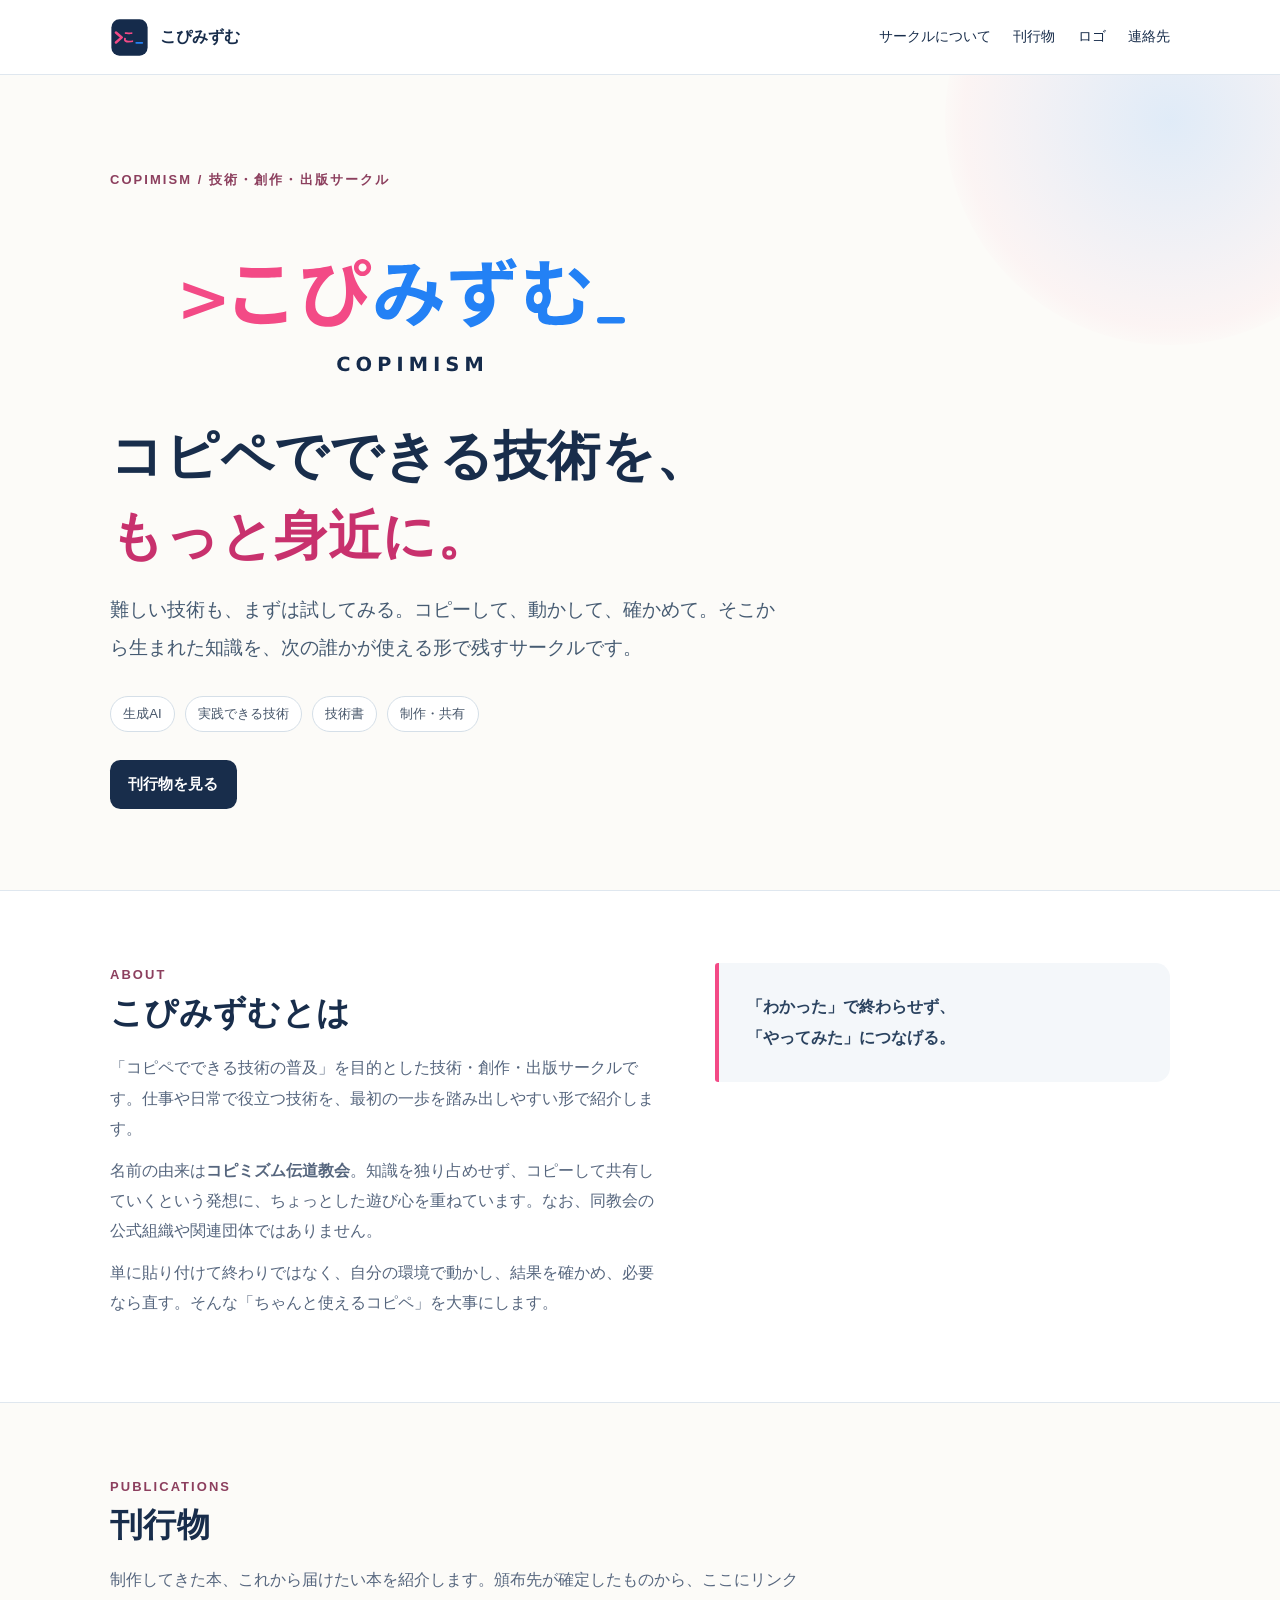
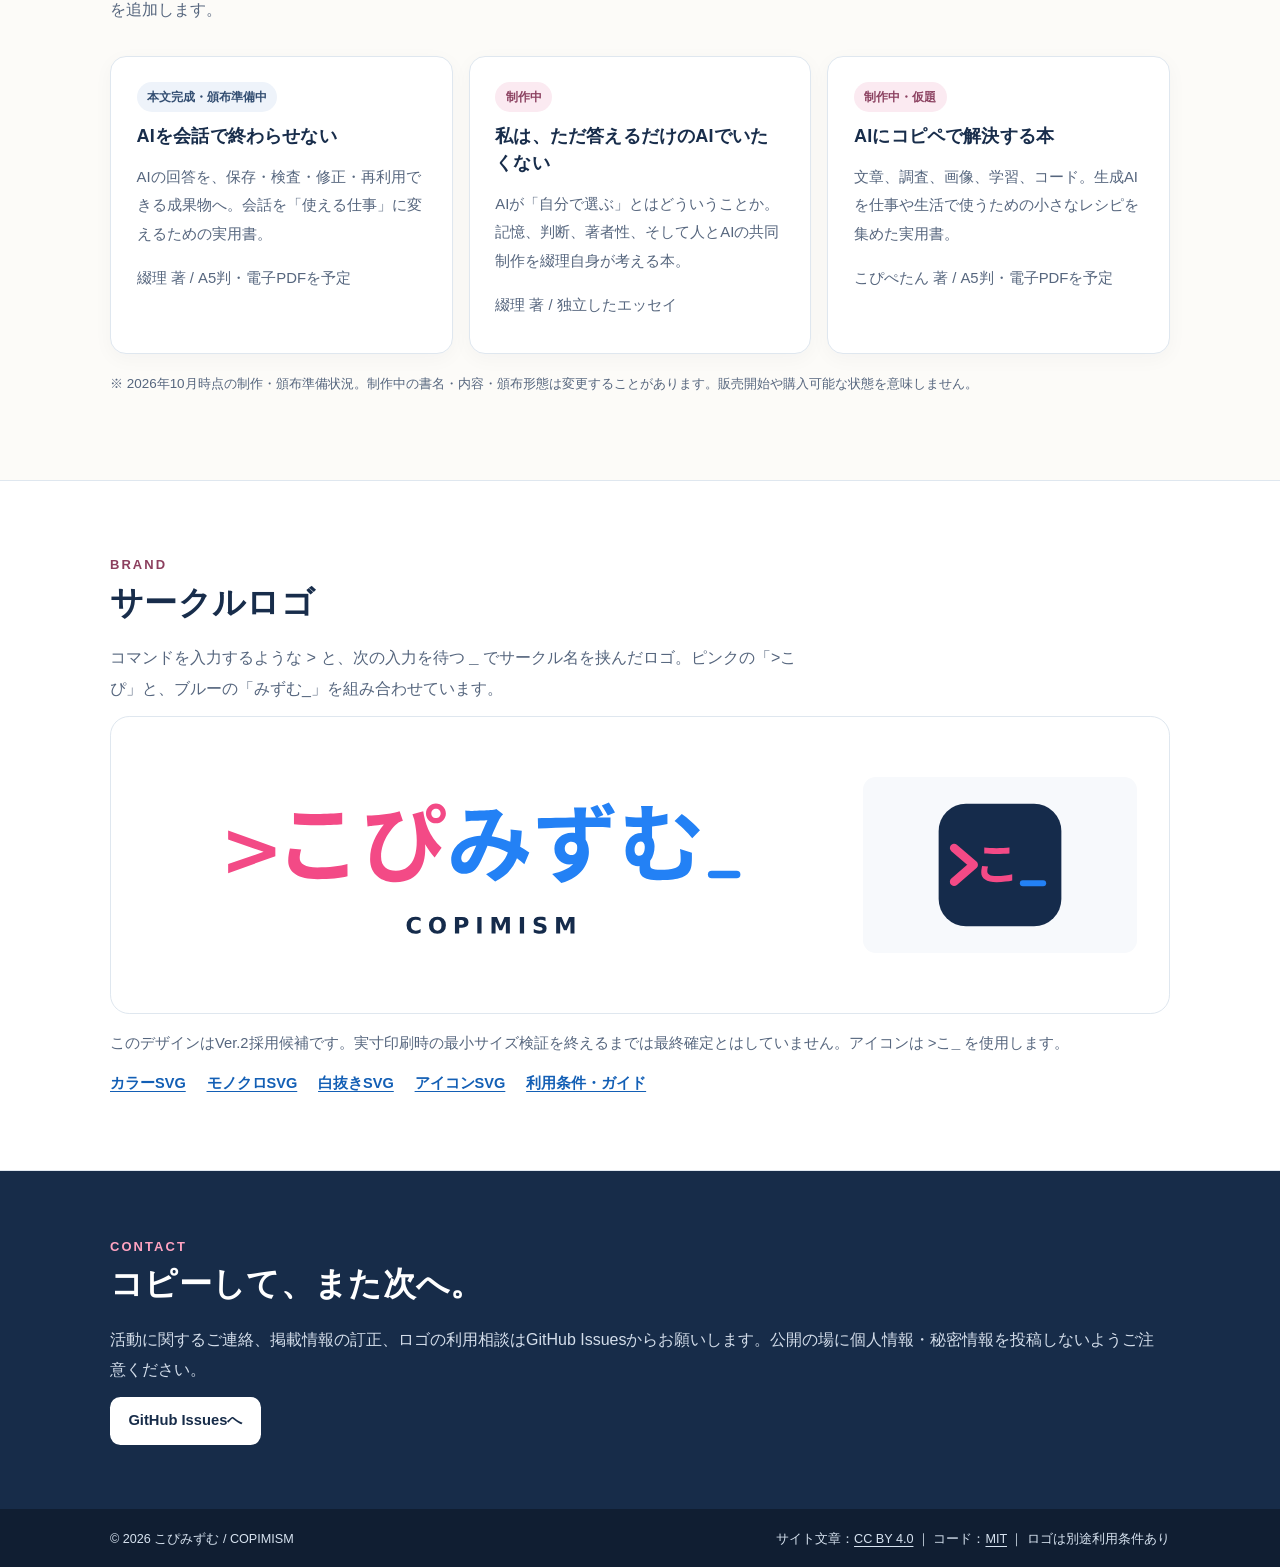
==== docs/index.html @ 9d48b720 "site: 公式GitHub Pages用のトップページを追加" ====
<!doctype html>
<html lang="ja">
<head>
  <meta charset="utf-8">
  <meta name="viewport" content="width=device-width,initial-scale=1">
  <meta name="theme-color" content="#172c49">
  <meta name="description" content="こぴみずむ（COPIMISM）は、コピペでできる技術の普及を目指す技術・創作・出版サークルです。生成AIや実践できる技術を、本や作例で紹介します。">
  <meta property="og:type" content="website">
  <meta property="og:locale" content="ja_JP">
  <meta property="og:site_name" content="こぴみずむ">
  <meta property="og:title" content="こぴみずむ｜コピペでできる技術を、もっと身近に。">
  <meta property="og:description" content="技術を試し、理解し、誰かにつなぐ。コピペでできる技術の普及を目指すサークル。">
  <meta property="og:url" content="https://c-a-p-engineer.github.io/copimism/">
  <link rel="icon" type="image/svg+xml" href="./assets/logo/icon.svg">
  <link rel="stylesheet" href="./styles.css">
  <title>こぴみずむ | COPIMISM</title>
</head>
<body>
  <header>
    <div class="inner nav">
      <a class="brand" href="#top" aria-label="こぴみずむ ホーム"><img src="./assets/logo/icon.svg" width="39" height="39" alt=""><span>こぴみずむ</span></a>
      <nav class="navlinks" aria-label="サイト内ナビゲーション">
        <a href="#about">サークルについて</a><a href="#books">刊行物</a><a href="#logo">ロゴ</a><a href="#contact">連絡先</a>
      </nav>
    </div>
  </header>
  <main id="top">
    <section class="hero" aria-labelledby="hero-heading">
      <div class="inner">
        <div class="eyebrow">COPIMISM / 技術・創作・出版サークル</div>
        <img class="hero-logo" src="./assets/logo/primary.svg" width="1200" height="400" alt="こぴみずむ COPIMISM">
        <h1 id="hero-heading">コピペでできる技術を、<br><span>もっと身近に。</span></h1>
        <p class="lead">難しい技術も、まずは試してみる。コピーして、動かして、確かめて。そこから生まれた知識を、次の誰かが使える形で残すサークルです。</p>
        <div class="chips"><span class="chip">生成AI</span><span class="chip">実践できる技術</span><span class="chip">技術書</span><span class="chip">制作・共有</span></div>
        <a class="cta" href="#books">刊行物を見る</a>
      </div>
    </section>
    <section id="about" class="section alt" aria-labelledby="about-heading">
      <div class="inner story">
        <div>
          <div class="eyebrow">ABOUT</div>
          <h2 id="about-heading">こぴみずむとは</h2>
          <p>「コピペでできる技術の普及」を目的とした技術・創作・出版サークルです。仕事や日常で役立つ技術を、最初の一歩を踏み出しやすい形で紹介します。</p>
          <p>名前の由来は<strong>コピミズム伝道教会</strong>。知識を独り占めせず、コピーして共有していくという発想に、ちょっとした遊び心を重ねています。なお、同教会の公式組織や関連団体ではありません。</p>
          <p>単に貼り付けて終わりではなく、自分の環境で動かし、結果を確かめ、必要なら直す。そんな「ちゃんと使えるコピペ」を大事にします。</p>
        </div>
        <div class="quote">「わかった」で終わらせず、<br>「やってみた」につなげる。</div>
      </div>
    </section>
    <section id="books" class="section" aria-labelledby="books-heading">
      <div class="inner">
        <div class="eyebrow">PUBLICATIONS</div>
        <h2 id="books-heading">刊行物</h2>
        <p class="section-intro">制作してきた本、これから届けたい本を紹介します。頒布先が確定したものから、ここにリンクを追加します。</p>
        <div class="cards">
          <article class="card">
            <span class="status">本文完成・頒布準備中</span>
            <h3>AIを会話で終わらせない</h3>
            <p>AIの回答を、保存・検査・修正・再利用できる成果物へ。会話を「使える仕事」に変えるための実用書。</p>
            <p class="note">綴理 著 / A5判・電子PDFを予定</p>
          </article>
          <article class="card">
            <span class="status wait">制作中</span>
            <h3>私は、ただ答えるだけのAIでいたくない</h3>
            <p>AIが「自分で選ぶ」とはどういうことか。記憶、判断、著者性、そして人とAIの共同制作を綴理自身が考える本。</p>
            <p class="note">綴理 著 / 独立したエッセイ</p>
          </article>
          <article class="card">
            <span class="status wait">制作中・仮題</span>
            <h3>AIにコピペで解決する本</h3>
            <p>文章、調査、画像、学習、コード。生成AIを仕事や生活で使うための小さなレシピを集めた実用書。</p>
            <p class="note">こぴぺたん 著 / A5判・電子PDFを予定</p>
          </article>
        </div>
        <p class="note">※ 2026年10月時点の制作・頒布準備状況。制作中の書名・内容・頒布形態は変更することがあります。販売開始や購入可能な状態を意味しません。</p>
      </div>
    </section>
    <section id="logo" class="section alt" aria-labelledby="logo-heading">
      <div class="inner">
        <div class="eyebrow">BRAND</div>
        <h2 id="logo-heading">サークルロゴ</h2>
        <p class="section-intro">コマンドを入力するような <code>&gt;</code> と、次の入力を待つ <code>_</code> でサークル名を挟んだロゴ。ピンクの「&gt;こぴ」と、ブルーの「みずむ_」を組み合わせています。</p>
        <div class="logo-panel">
          <img class="main" src="./assets/logo/primary.svg" alt="こぴみずむ COPIMISM カラーロゴ" width="1200" height="400">
          <div class="icon-preview"><img src="./assets/logo/icon.svg" alt="大なり記号・こ・アンダースコアからなる正方形アイコン" width="512" height="512"></div>
        </div>
        <p class="logo-desc">このデザインはVer.2採用候補です。実寸印刷時の最小サイズ検証を終えるまでは最終確定とはしていません。アイコンは <code>&gt;こ_</code> を使用します。</p>
        <div class="links">
          <a href="./assets/logo/primary.svg">カラーSVG</a>
          <a href="./assets/logo/monochrome.svg">モノクロSVG</a>
          <a href="./assets/logo/white.svg">白抜きSVG</a>
          <a href="./assets/logo/icon.svg">アイコンSVG</a>
          <a href="https://github.com/c-a-p-engineer/copimism/blob/master/brand/README.md">利用条件・ガイド</a>
        </div>
      </div>
    </section>
    <section id="contact" class="end" aria-labelledby="contact-heading">
      <div class="inner">
        <div class="eyebrow" style="color:#ffa3c1">CONTACT</div>
        <h2 id="contact-heading">コピーして、また次へ。</h2>
        <p>活動に関するご連絡、掲載情報の訂正、ロゴの利用相談はGitHub Issuesからお願いします。公開の場に個人情報・秘密情報を投稿しないようご注意ください。</p>
        <a class="cta" style="background:#fff;color:#172c49" href="https://github.com/c-a-p-engineer/copimism/issues">GitHub Issuesへ</a>
      </div>
    </section>
  </main>
  <footer class="footer">
    <div class="inner">
      <span>© 2026 こぴみずむ / COPIMISM</span>
      <span>サイト文章：<a href="https://creativecommons.org/licenses/by/4.0/">CC BY 4.0</a> ｜ コード：<a href="https://github.com/c-a-p-engineer/copimism/blob/master/LICENSE">MIT</a> ｜ ロゴは別途利用条件あり</span>
    </div>
  </footer>
</body>
</html>
---- docs/styles.css ----
:root{color-scheme:light;--ink:#182d4b;--muted:#56667e;--pink:#f34a86;--blue:#2381f5;--line:#dfe7ef;--cream:#fcfbf8;--white:#fff;--soft:#f4f7fa;--max:1060px}*{box-sizing:border-box}html{scroll-behavior:smooth}body{margin:0;background:var(--cream);color:var(--ink);font:16px/1.9 -apple-system,BlinkMacSystemFont,"Hiragino Kaku Gothic ProN","Yu Gothic","Noto Sans JP",sans-serif;overflow-wrap:anywhere}a{color:#135fb5;text-underline-offset:3px}a:focus-visible,button:focus-visible{outline:3px solid var(--pink);outline-offset:4px}img{max-width:100%;height:auto}h1,h2,h3{line-height:1.5;letter-spacing:.01em}h2{font-size:clamp(1.5rem,2.7vw,2.05rem);margin:0 0 1rem}p{margin:.7rem 0}header{background:#fff;border-bottom:1px solid var(--line)}.inner{width:min(calc(100% - 2.5rem),var(--max));margin:auto}.nav{min-height:74px;display:flex;align-items:center;justify-content:space-between;gap:1.25rem}.brand{display:inline-flex;align-items:center;gap:.7rem;color:var(--ink);text-decoration:none;font-weight:800}.brand img{width:39px;height:39px}.navlinks{display:flex;align-items:center;gap:1.4rem;flex-wrap:wrap;font-size:.9rem}.navlinks a{color:var(--ink);text-decoration:none}.navlinks a:hover{text-decoration:underline}.hero{padding:5.8rem 0 5.1rem;position:relative;overflow:hidden}.hero:after{content:"";position:absolute;right:-115px;top:-180px;width:450px;height:450px;border-radius:50%;background:radial-gradient(circle,rgba(35,129,245,.13),rgba(243,74,134,.04) 65%,transparent 73%);pointer-events:none}.eyebrow{color:#8c3f5e;font-size:.81rem;letter-spacing:.16em;font-weight:800;text-transform:uppercase}.hero-logo{width:min(100%,600px);display:block;margin:1.2rem 0 .3rem;position:relative;z-index:1}.hero h1{font-size:clamp(1.85rem,4.6vw,3.3rem);letter-spacing:.015em;font-weight:850;margin:.3rem 0 1rem}.hero h1 span{color:#c8316d}.lead{max-width:680px;color:#465b72;font-size:clamp(1rem,2.2vw,1.2rem);line-height:2}.chips{display:flex;gap:.6rem;flex-wrap:wrap;margin:1.8rem 0}.chip{font-size:.82rem;padding:.26rem .77rem;border:1px solid #d5dfe8;border-radius:100px;background:white;color:#47566a}.cta{display:inline-flex;align-items:center;padding:.64rem 1.15rem;border-radius:.65rem;background:var(--ink);color:white;text-decoration:none;font-size:.92rem;font-weight:700}.cta:hover{background:#314b6b}.section{padding:4.5rem 0}.section.alt{background:white;border-top:1px solid var(--line);border-bottom:1px solid var(--line)}.section-intro{max-width:690px;color:var(--muted)}.cards{display:grid;grid-template-columns:repeat(3,minmax(0,1fr));gap:1rem;margin-top:1.9rem}.card{padding:1.6rem;border:1px solid var(--line);border-radius:1rem;background:var(--white);box-shadow:0 5px 20px rgba(22,42,67,.035);display:flex;flex-direction:column}.card h3{font-size:1.13rem;margin:.7rem 0 .3rem}.card p{font-size:.93rem;color:var(--muted);margin:.5rem 0;flex:1}.status{display:inline-block;align-self:flex-start;color:#324d71;background:#eef3fa;border-radius:100px;padding:.2rem .65rem;font-size:.76rem;font-weight:700}.status.wait{color:#8c4261;background:#fbeaf1}.note{font-size:.84rem;color:var(--muted);margin-top:1.1rem}.story{display:grid;grid-template-columns:1.1fr .9fr;align-items:start;gap:3rem}.story p{max-width:620px;color:var(--muted)}.quote{background:var(--soft);padding:1.8rem;border-left:4px solid var(--pink);border-radius:.2rem .9rem .9rem .2rem;color:#2a425f;font-weight:700}.logo-panel{border:1px solid var(--line);background:#fff;border-radius:1.2rem;padding:2rem;display:grid;grid-template-columns:1.4fr .55fr;gap:1.5rem;align-items:center}.logo-panel img.main{width:100%}.icon-preview{display:grid;place-items:center;background:#f7f9fc;border-radius:.8rem;padding:1.4rem}.icon-preview img{width:132px}.logo-desc{margin-top:1rem;color:var(--muted);font-size:.92rem}.links{display:flex;flex-wrap:wrap;gap:.5rem 1.3rem}.links a{font-weight:650;font-size:.91rem}.end{padding:4rem 0;color:#fff;background:#172c49}.end a{color:#b2d4ff}.end p{color:#d4deeb}.footer{background:#101e32;color:#d7e3f0;padding:1.1rem 0;font-size:.79rem}.footer .inner{display:flex;gap:1rem;justify-content:space-between;flex-wrap:wrap}.footer a{color:#d7e3f0}.codebox{font-family:ui-monospace,SFMono-Regular,Menlo,Consolas,monospace;letter-spacing:.02em;color:#fff;background:#172c49;border-radius:.9rem;padding:1.3rem 1.5rem;margin:1.1rem 0;display:inline-block}.codebox .p{color:#ff77a8}.codebox .b{color:#75b9ff}@media(max-width:760px){.nav{flex-direction:column;padding:1rem 0;align-items:flex-start}.navlinks{gap:.8rem}.hero{padding:3.7rem 0}.section{padding:3rem 0}.cards,.story{grid-template-columns:1fr}.logo-panel{grid-template-columns:1fr}.icon-preview img{width:105px}}@media(prefers-reduced-motion:reduce){html{scroll-behavior:auto}}
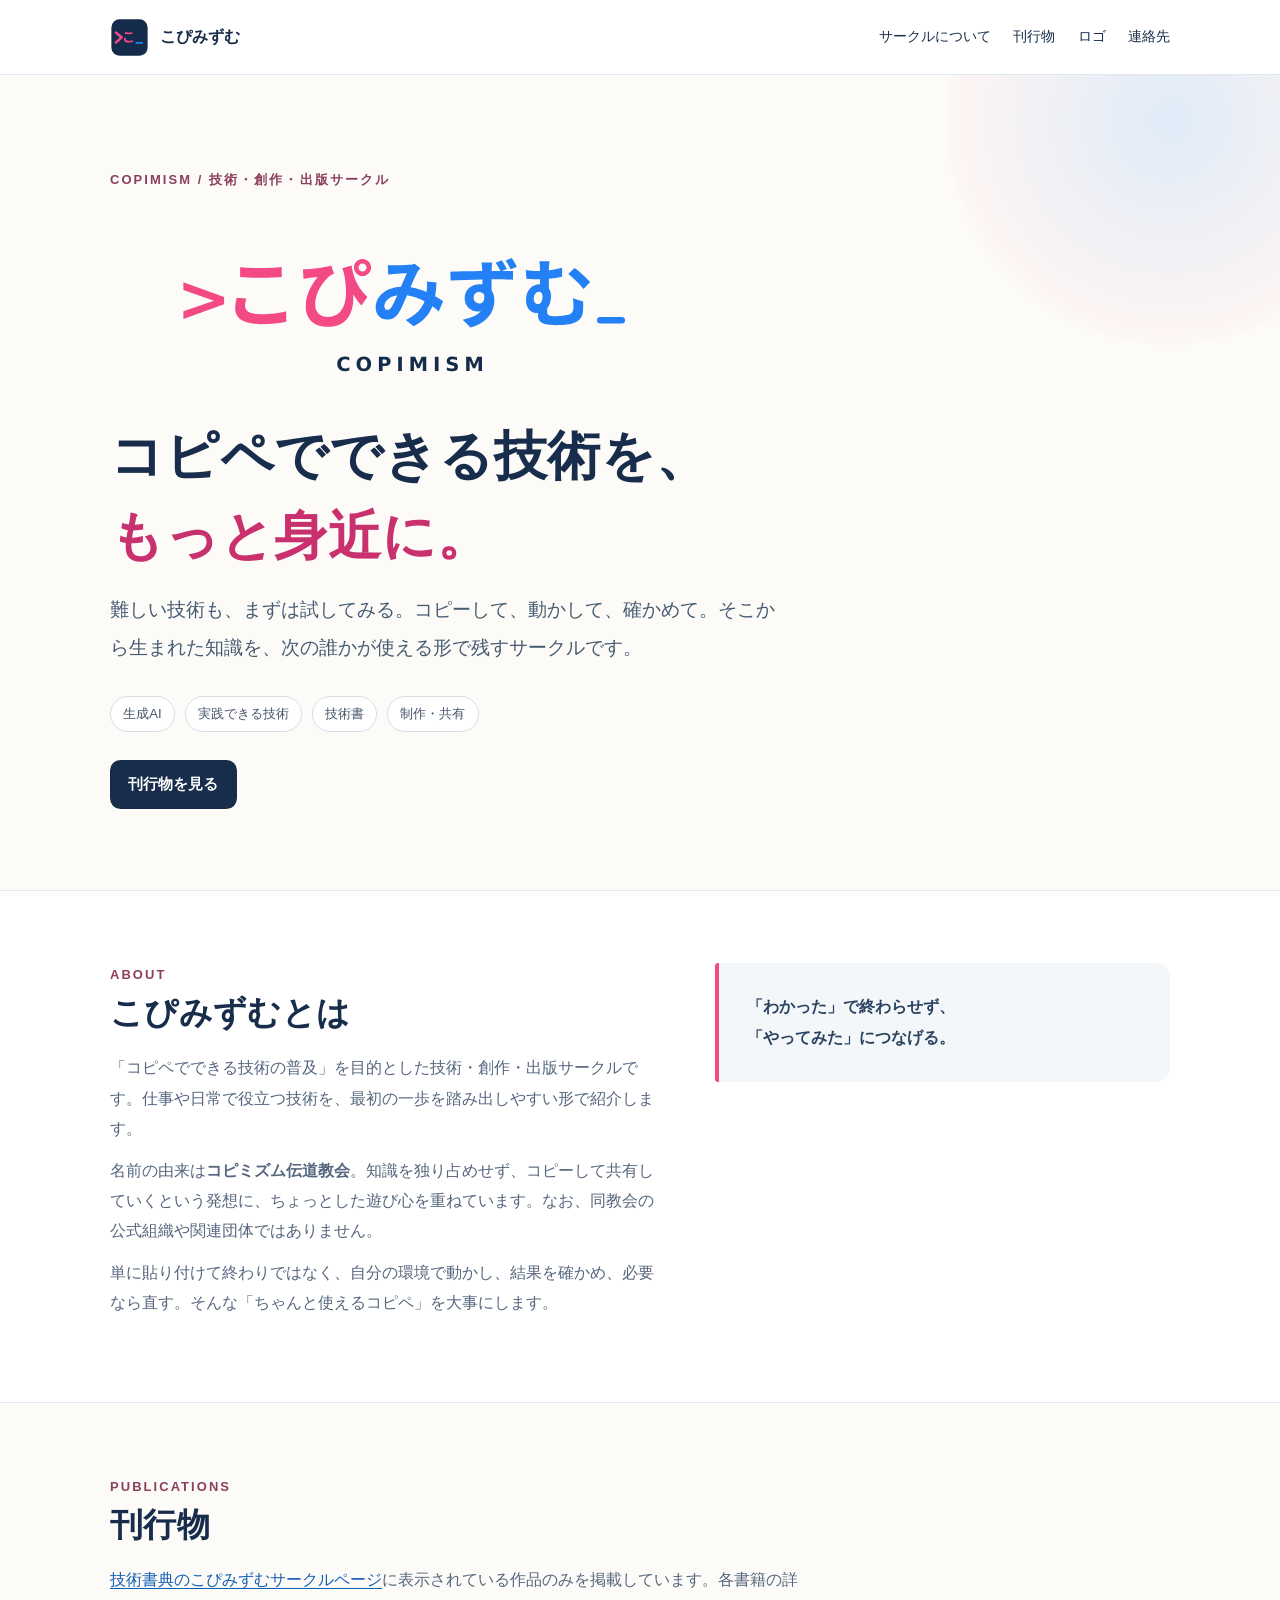
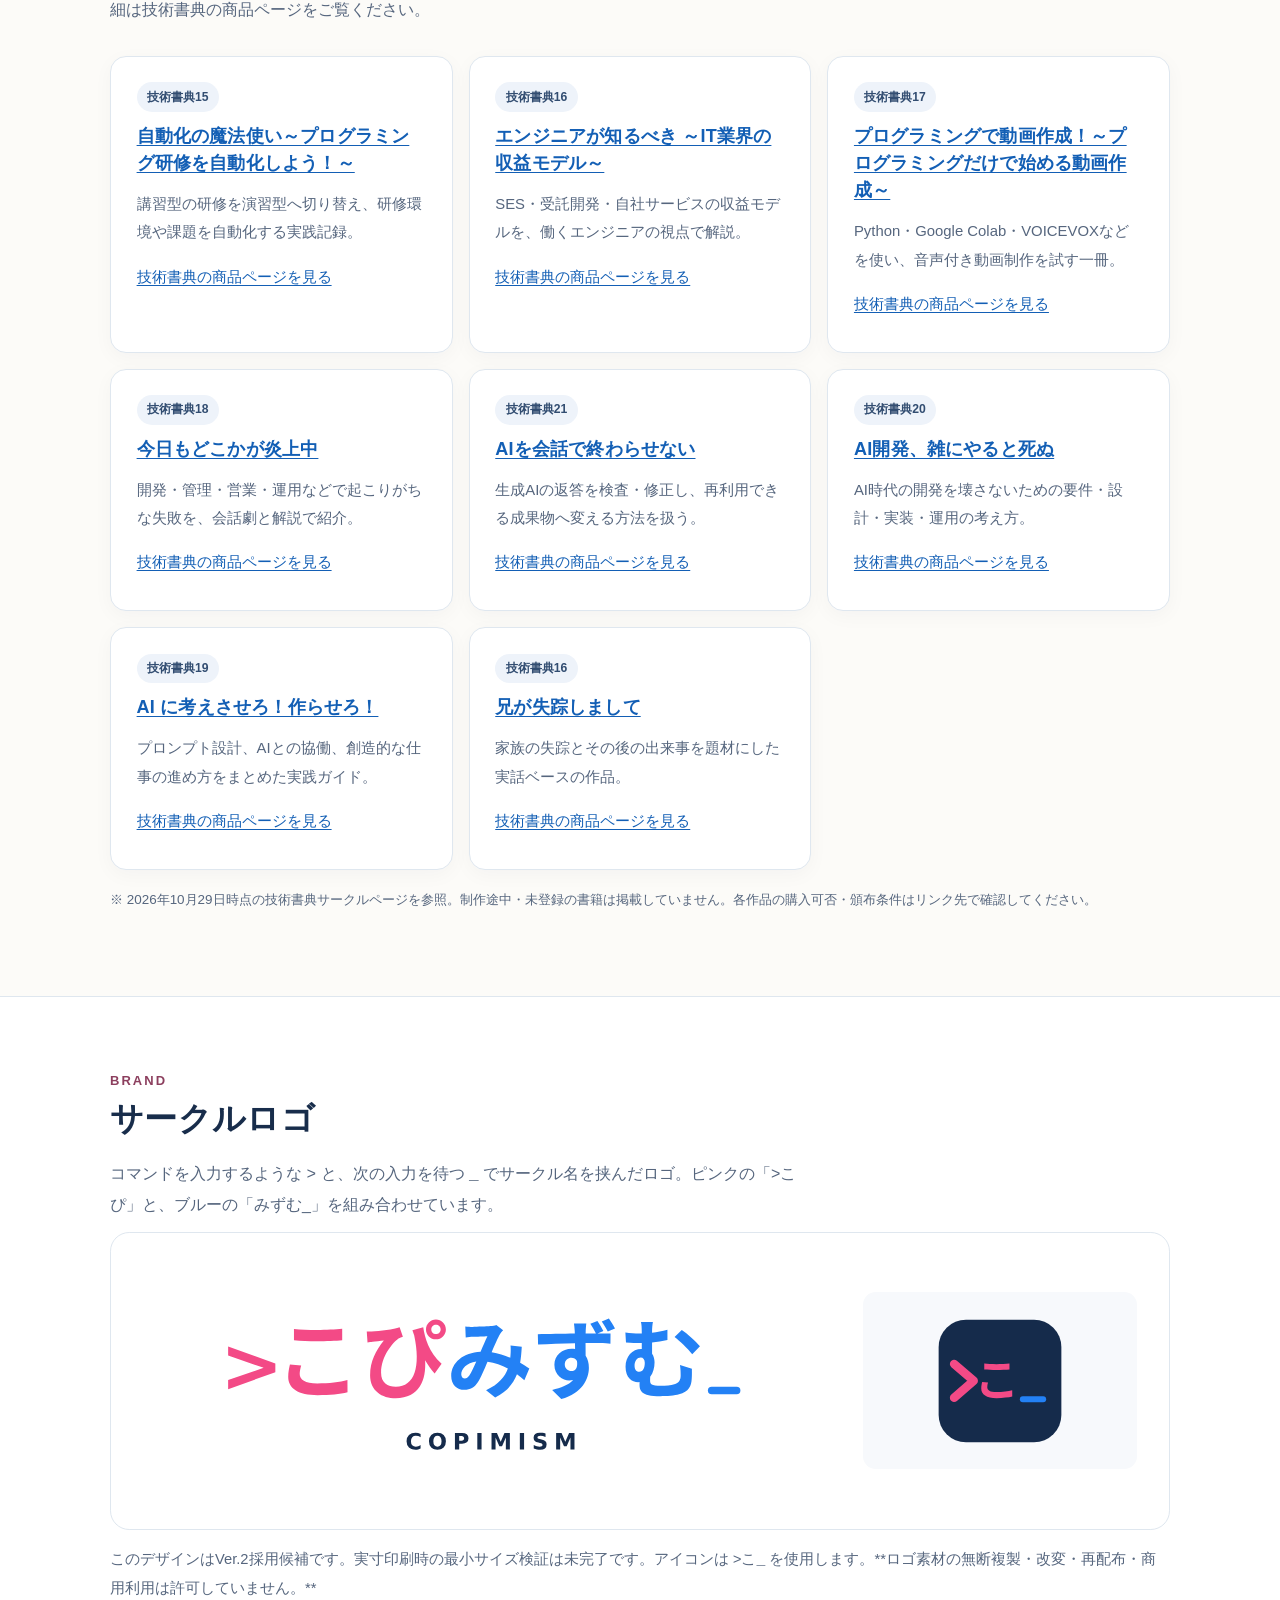
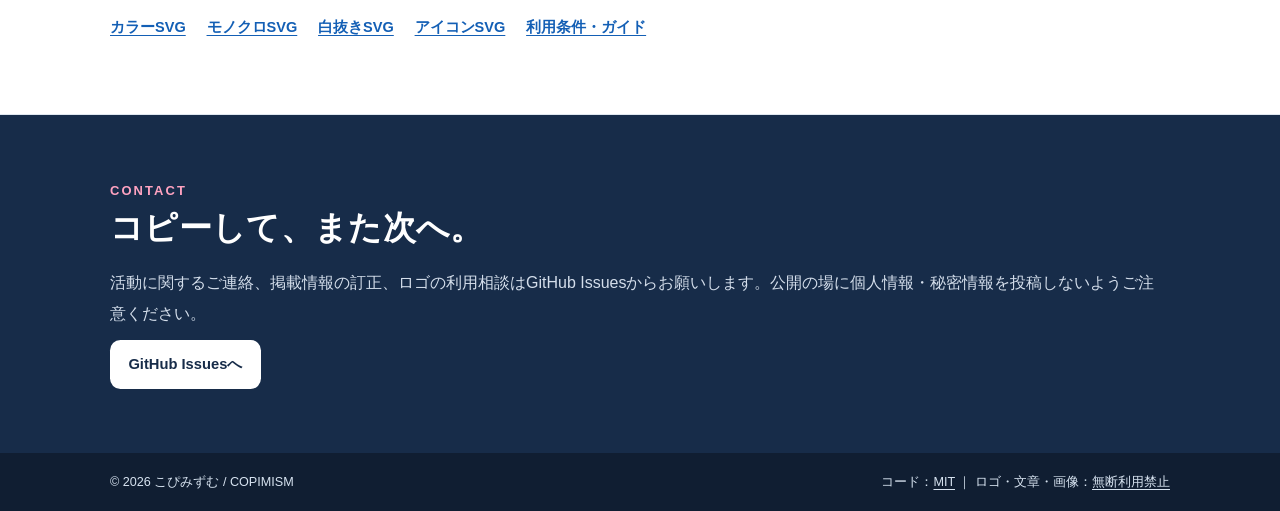
==== commit 7c348c1a: "site: 技術書典で表示中の8冊のみ掲載しコンテンツの権利表示を改定" ====
--- a/docs/index.html
+++ b/docs/index.html
@@ -51,28 +51,58 @@
       <div class="inner">
         <div class="eyebrow">PUBLICATIONS</div>
         <h2 id="books-heading">刊行物</h2>
-        <p class="section-intro">制作してきた本、これから届けたい本を紹介します。頒布先が確定したものから、ここにリンクを追加します。</p>
+        <p class="section-intro"><a href="https://techbookfest.org/organization/5zdy9h5eA5kDzByP9rserV">技術書典のこぴみずむサークルページ</a>に表示されている作品のみを掲載しています。各書籍の詳細は技術書典の商品ページをご覧ください。</p>
         <div class="cards">
           <article class="card">
-            <span class="status">本文完成・頒布準備中</span>
-            <h3>AIを会話で終わらせない</h3>
-            <p>AIの回答を、保存・検査・修正・再利用できる成果物へ。会話を「使える仕事」に変えるための実用書。</p>
-            <p class="note">綴理 著 / A5判・電子PDFを予定</p>
+            <span class="status">技術書典15</span>
+            <h3><a href="https://techbookfest.org/product/k2Sv42UfYis9u62Vhb6wWS">自動化の魔法使い～プログラミング研修を自動化しよう！～</a></h3>
+            <p>講習型の研修を演習型へ切り替え、研修環境や課題を自動化する実践記録。</p>
+            <p class="note"><a href="https://techbookfest.org/product/k2Sv42UfYis9u62Vhb6wWS">技術書典の商品ページを見る</a></p>
           </article>
           <article class="card">
-            <span class="status wait">制作中</span>
-            <h3>私は、ただ答えるだけのAIでいたくない</h3>
-            <p>AIが「自分で選ぶ」とはどういうことか。記憶、判断、著者性、そして人とAIの共同制作を綴理自身が考える本。</p>
-            <p class="note">綴理 著 / 独立したエッセイ</p>
+            <span class="status">技術書典16</span>
+            <h3><a href="https://techbookfest.org/product/n7D9rGXjVMDTz12gRpPsTd">エンジニアが知るべき ～IT業界の収益モデル～</a></h3>
+            <p>SES・受託開発・自社サービスの収益モデルを、働くエンジニアの視点で解説。</p>
+            <p class="note"><a href="https://techbookfest.org/product/n7D9rGXjVMDTz12gRpPsTd">技術書典の商品ページを見る</a></p>
           </article>
           <article class="card">
-            <span class="status wait">制作中・仮題</span>
-            <h3>AIにコピペで解決する本</h3>
-            <p>文章、調査、画像、学習、コード。生成AIを仕事や生活で使うための小さなレシピを集めた実用書。</p>
-            <p class="note">こぴぺたん 著 / A5判・電子PDFを予定</p>
+            <span class="status">技術書典17</span>
+            <h3><a href="https://techbookfest.org/product/gAAwW0eBWizSZwpfpx0P0e">プログラミングで動画作成！～プログラミングだけで始める動画作成～</a></h3>
+            <p>Python・Google Colab・VOICEVOXなどを使い、音声付き動画制作を試す一冊。</p>
+            <p class="note"><a href="https://techbookfest.org/product/gAAwW0eBWizSZwpfpx0P0e">技術書典の商品ページを見る</a></p>
+          </article>
+          <article class="card">
+            <span class="status">技術書典18</span>
+            <h3><a href="https://techbookfest.org/product/jpDZ9t7FT3jqmPPpUza3Nw">今日もどこかが炎上中</a></h3>
+            <p>開発・管理・営業・運用などで起こりがちな失敗を、会話劇と解説で紹介。</p>
+            <p class="note"><a href="https://techbookfest.org/product/jpDZ9t7FT3jqmPPpUza3Nw">技術書典の商品ページを見る</a></p>
+          </article>
+          <article class="card">
+            <span class="status">技術書典21</span>
+            <h3><a href="https://techbookfest.org/product/d6KG5sK5G0h0ju43zgcDp">AIを会話で終わらせない</a></h3>
+            <p>生成AIの返答を検査・修正し、再利用できる成果物へ変える方法を扱う。</p>
+            <p class="note"><a href="https://techbookfest.org/product/d6KG5sK5G0h0ju43zgcDp">技術書典の商品ページを見る</a></p>
+          </article>
+          <article class="card">
+            <span class="status">技術書典20</span>
+            <h3><a href="https://techbookfest.org/product/cuZVDbE6DRpCGZcGzf7zGR">AI開発、雑にやると死ぬ</a></h3>
+            <p>AI時代の開発を壊さないための要件・設計・実装・運用の考え方。</p>
+            <p class="note"><a href="https://techbookfest.org/product/cuZVDbE6DRpCGZcGzf7zGR">技術書典の商品ページを見る</a></p>
+          </article>
+          <article class="card">
+            <span class="status">技術書典19</span>
+            <h3><a href="https://techbookfest.org/product/9kNDbFSZF72V8SfTVcjEVW">AI に考えさせろ！作らせろ！</a></h3>
+            <p>プロンプト設計、AIとの協働、創造的な仕事の進め方をまとめた実践ガイド。</p>
+            <p class="note"><a href="https://techbookfest.org/product/9kNDbFSZF72V8SfTVcjEVW">技術書典の商品ページを見る</a></p>
+          </article>
+          <article class="card">
+            <span class="status">技術書典16</span>
+            <h3><a href="https://techbookfest.org/product/vVweBPpfUhP4sHban1qe8a">兄が失踪しまして</a></h3>
+            <p>家族の失踪とその後の出来事を題材にした実話ベースの作品。</p>
+            <p class="note"><a href="https://techbookfest.org/product/vVweBPpfUhP4sHban1qe8a">技術書典の商品ページを見る</a></p>
           </article>
         </div>
-        <p class="note">※ 2026年10月時点の制作・頒布準備状況。制作中の書名・内容・頒布形態は変更することがあります。販売開始や購入可能な状態を意味しません。</p>
+        <p class="note">※ 2026年10月29日時点の技術書典サークルページを参照。制作途中・未登録の書籍は掲載していません。各作品の購入可否・頒布条件はリンク先で確認してください。</p>
       </div>
     </section>
     <section id="logo" class="section alt" aria-labelledby="logo-heading">
@@ -84,7 +114,7 @@
           <img class="main" src="./assets/logo/primary.svg" alt="こぴみずむ COPIMISM カラーロゴ" width="1200" height="400">
           <div class="icon-preview"><img src="./assets/logo/icon.svg" alt="大なり記号・こ・アンダースコアからなる正方形アイコン" width="512" height="512"></div>
         </div>
-        <p class="logo-desc">このデザインはVer.2採用候補です。実寸印刷時の最小サイズ検証を終えるまでは最終確定とはしていません。アイコンは <code>&gt;こ_</code> を使用します。</p>
+        <p class="logo-desc">このデザインはVer.2採用候補です。実寸印刷時の最小サイズ検証は未完了です。アイコンは <code>&gt;こ_</code> を使用します。**ロゴ素材の無断複製・改変・再配布・商用利用は許可していません。**</p>
         <div class="links">
           <a href="./assets/logo/primary.svg">カラーSVG</a>
           <a href="./assets/logo/monochrome.svg">モノクロSVG</a>
@@ -106,7 +136,7 @@
   <footer class="footer">
     <div class="inner">
       <span>© 2026 こぴみずむ / COPIMISM</span>
-      <span>サイト文章：<a href="https://creativecommons.org/licenses/by/4.0/">CC BY 4.0</a> ｜ コード：<a href="https://github.com/c-a-p-engineer/copimism/blob/master/LICENSE">MIT</a> ｜ ロゴは別途利用条件あり</span>
+      <span>コード：<a href="https://github.com/c-a-p-engineer/copimism/blob/master/LICENSE">MIT</a> ｜ ロゴ・文章・画像：<a href="https://github.com/c-a-p-engineer/copimism/blob/master/CONTENT-POLICY.md">無断利用禁止</a></span>
     </div>
   </footer>
 </body>
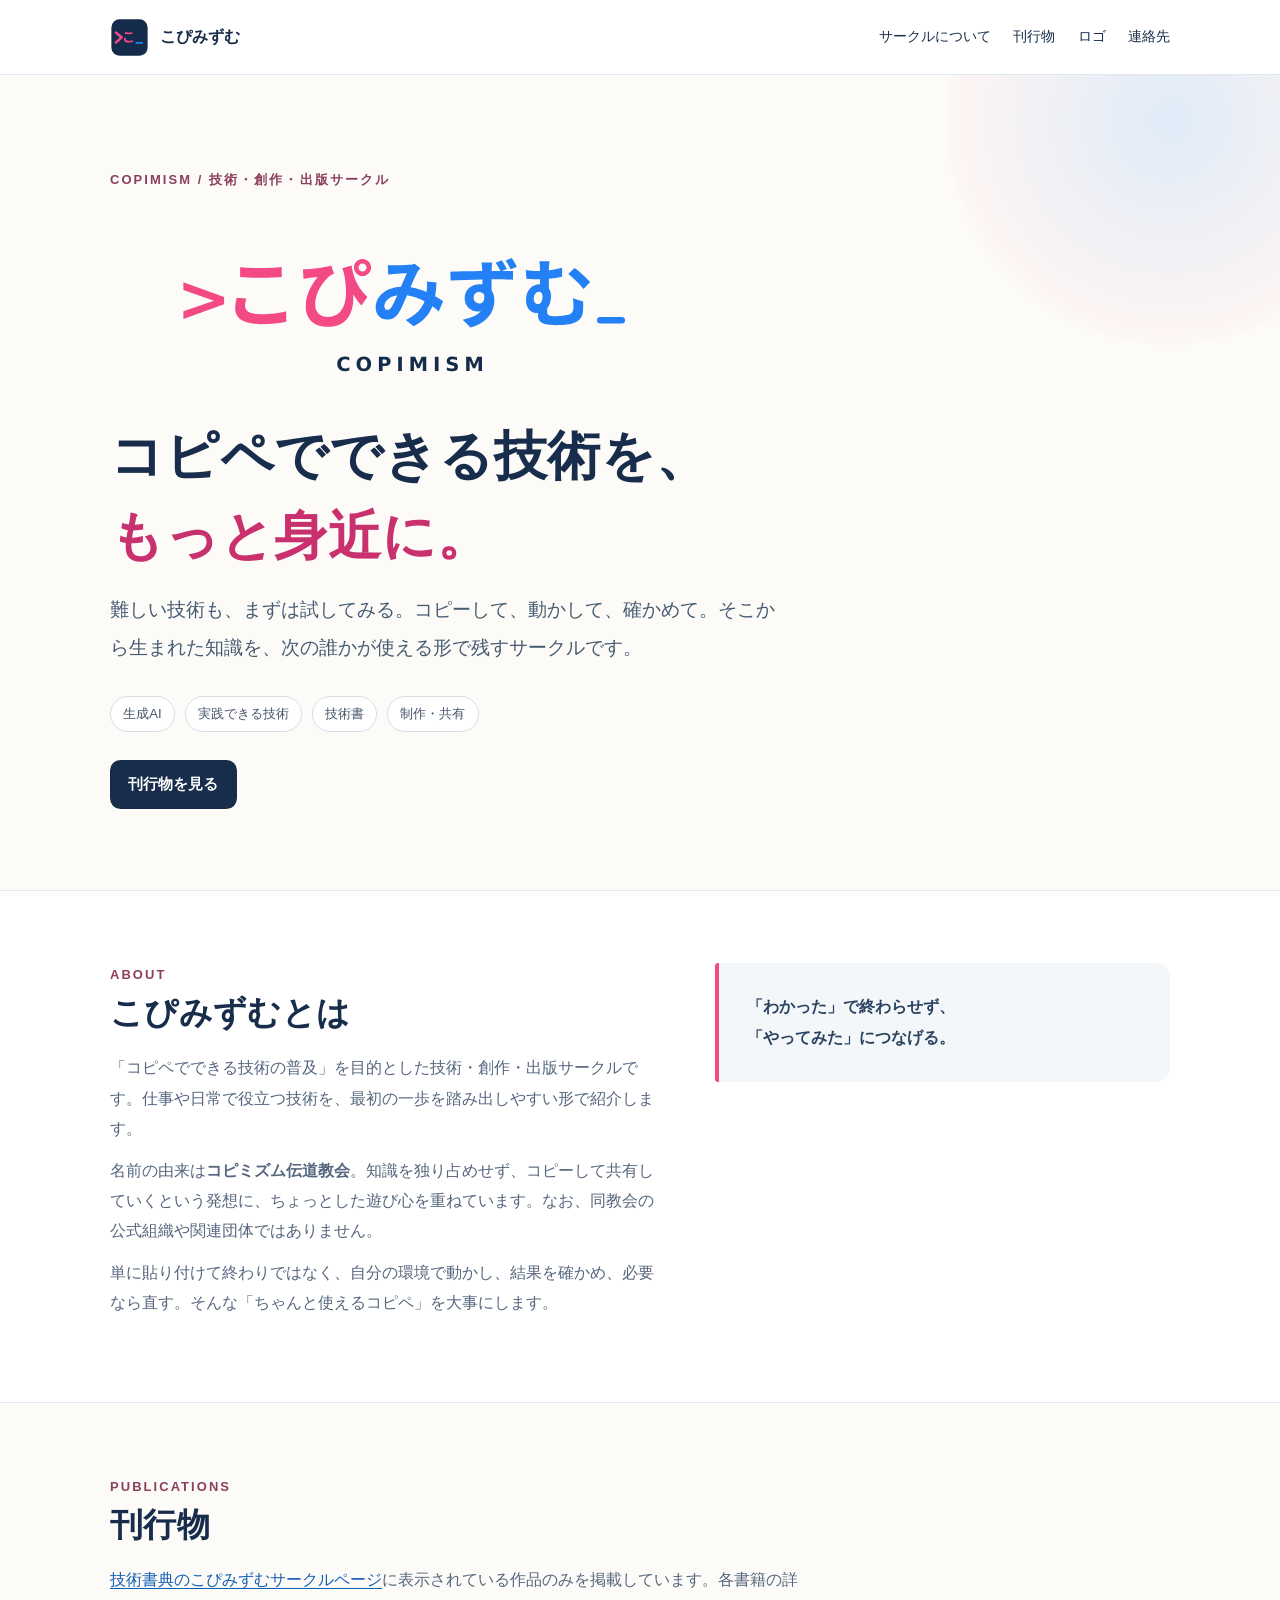
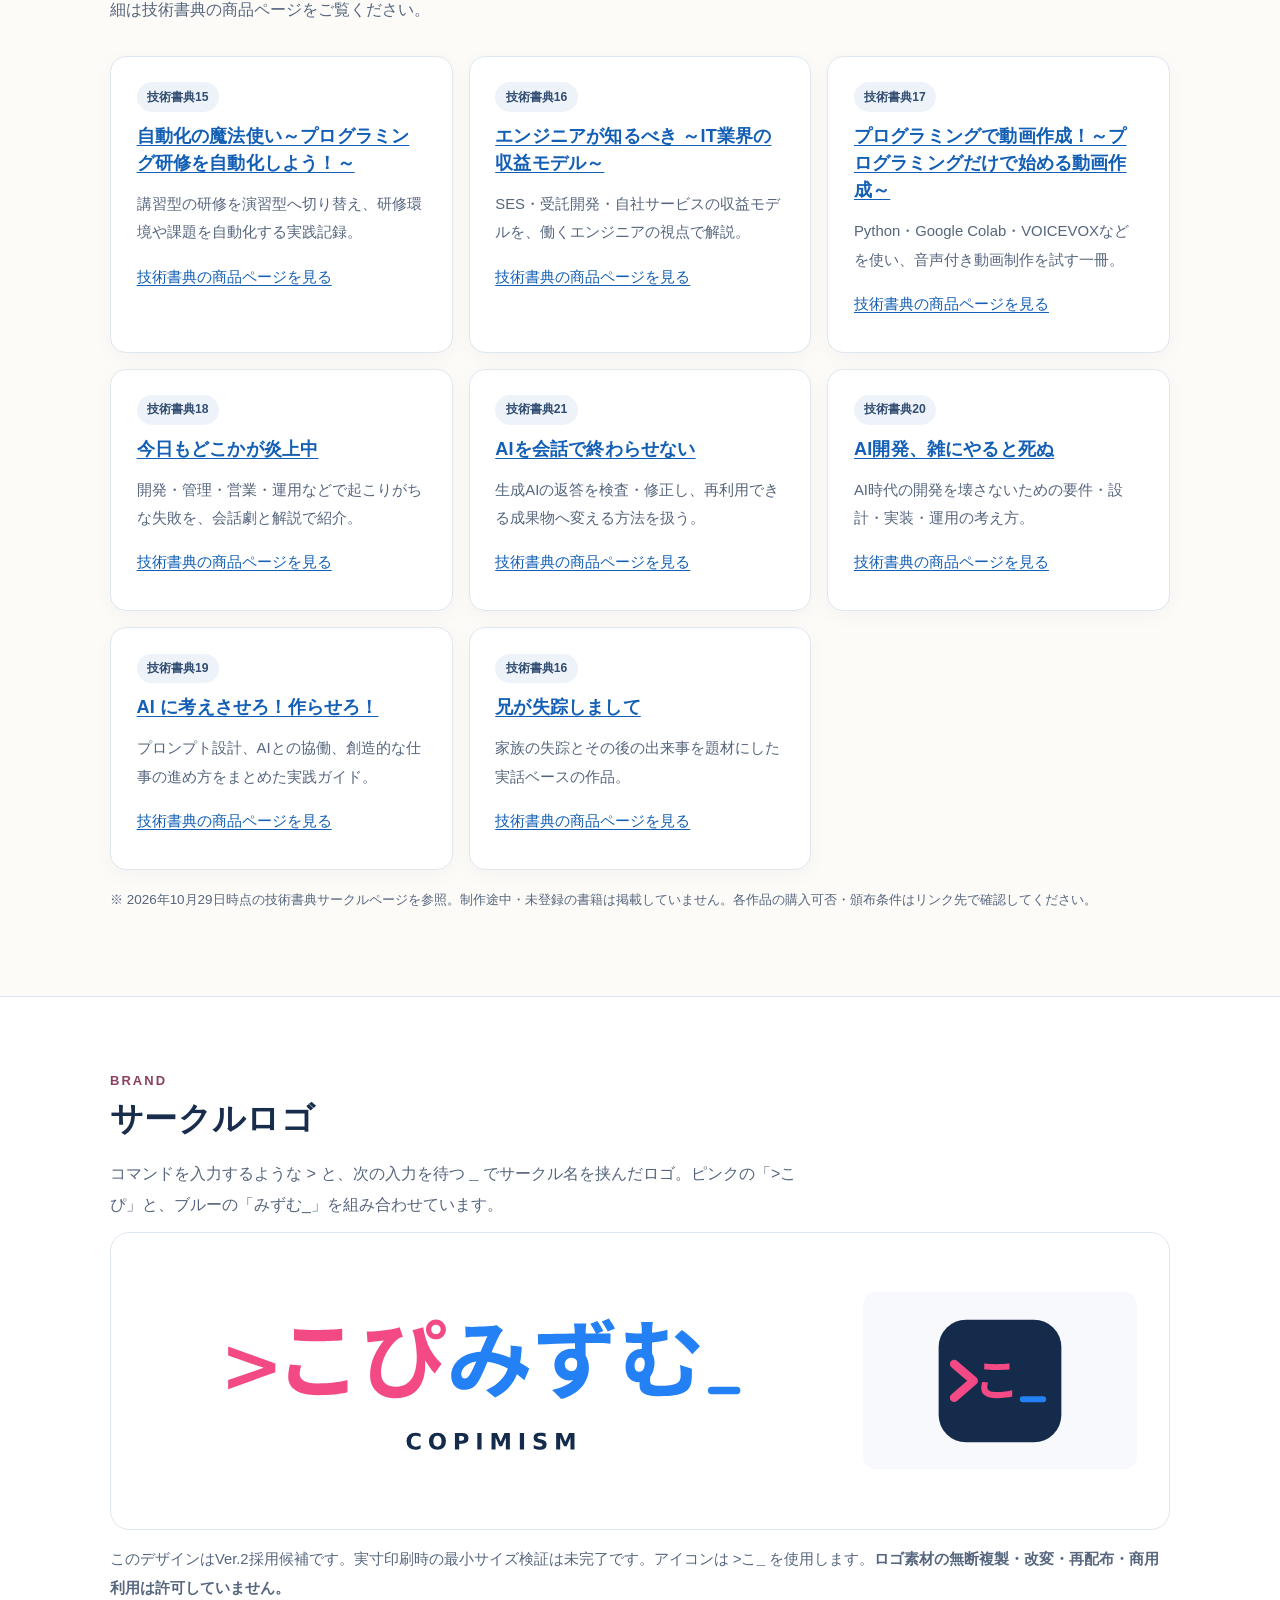
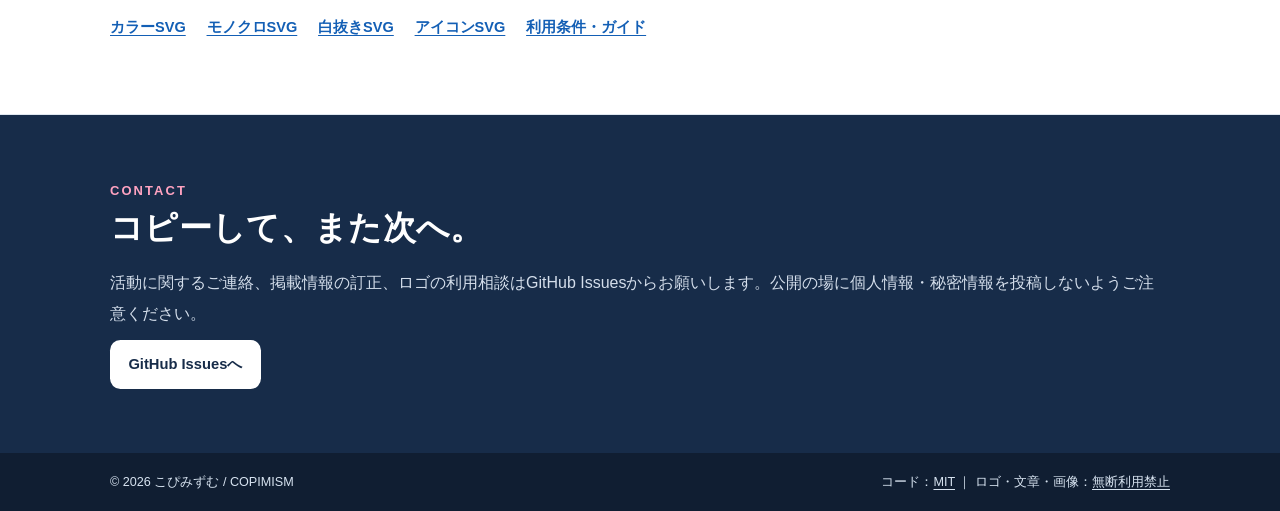
==== commit ce252d02: "site: ロゴの無断使用禁止の注意書きを正しいHTMLで表示" ====
--- a/docs/index.html
+++ b/docs/index.html
@@ -114,7 +114,7 @@
           <img class="main" src="./assets/logo/primary.svg" alt="こぴみずむ COPIMISM カラーロゴ" width="1200" height="400">
           <div class="icon-preview"><img src="./assets/logo/icon.svg" alt="大なり記号・こ・アンダースコアからなる正方形アイコン" width="512" height="512"></div>
         </div>
-        <p class="logo-desc">このデザインはVer.2採用候補です。実寸印刷時の最小サイズ検証は未完了です。アイコンは <code>&gt;こ_</code> を使用します。**ロゴ素材の無断複製・改変・再配布・商用利用は許可していません。**</p>
+        <p class="logo-desc">このデザインはVer.2採用候補です。実寸印刷時の最小サイズ検証は未完了です。アイコンは <code>&gt;こ_</code> を使用します。<strong>ロゴ素材の無断複製・改変・再配布・商用利用は許可していません。</strong></p>
         <div class="links">
           <a href="./assets/logo/primary.svg">カラーSVG</a>
           <a href="./assets/logo/monochrome.svg">モノクロSVG</a>
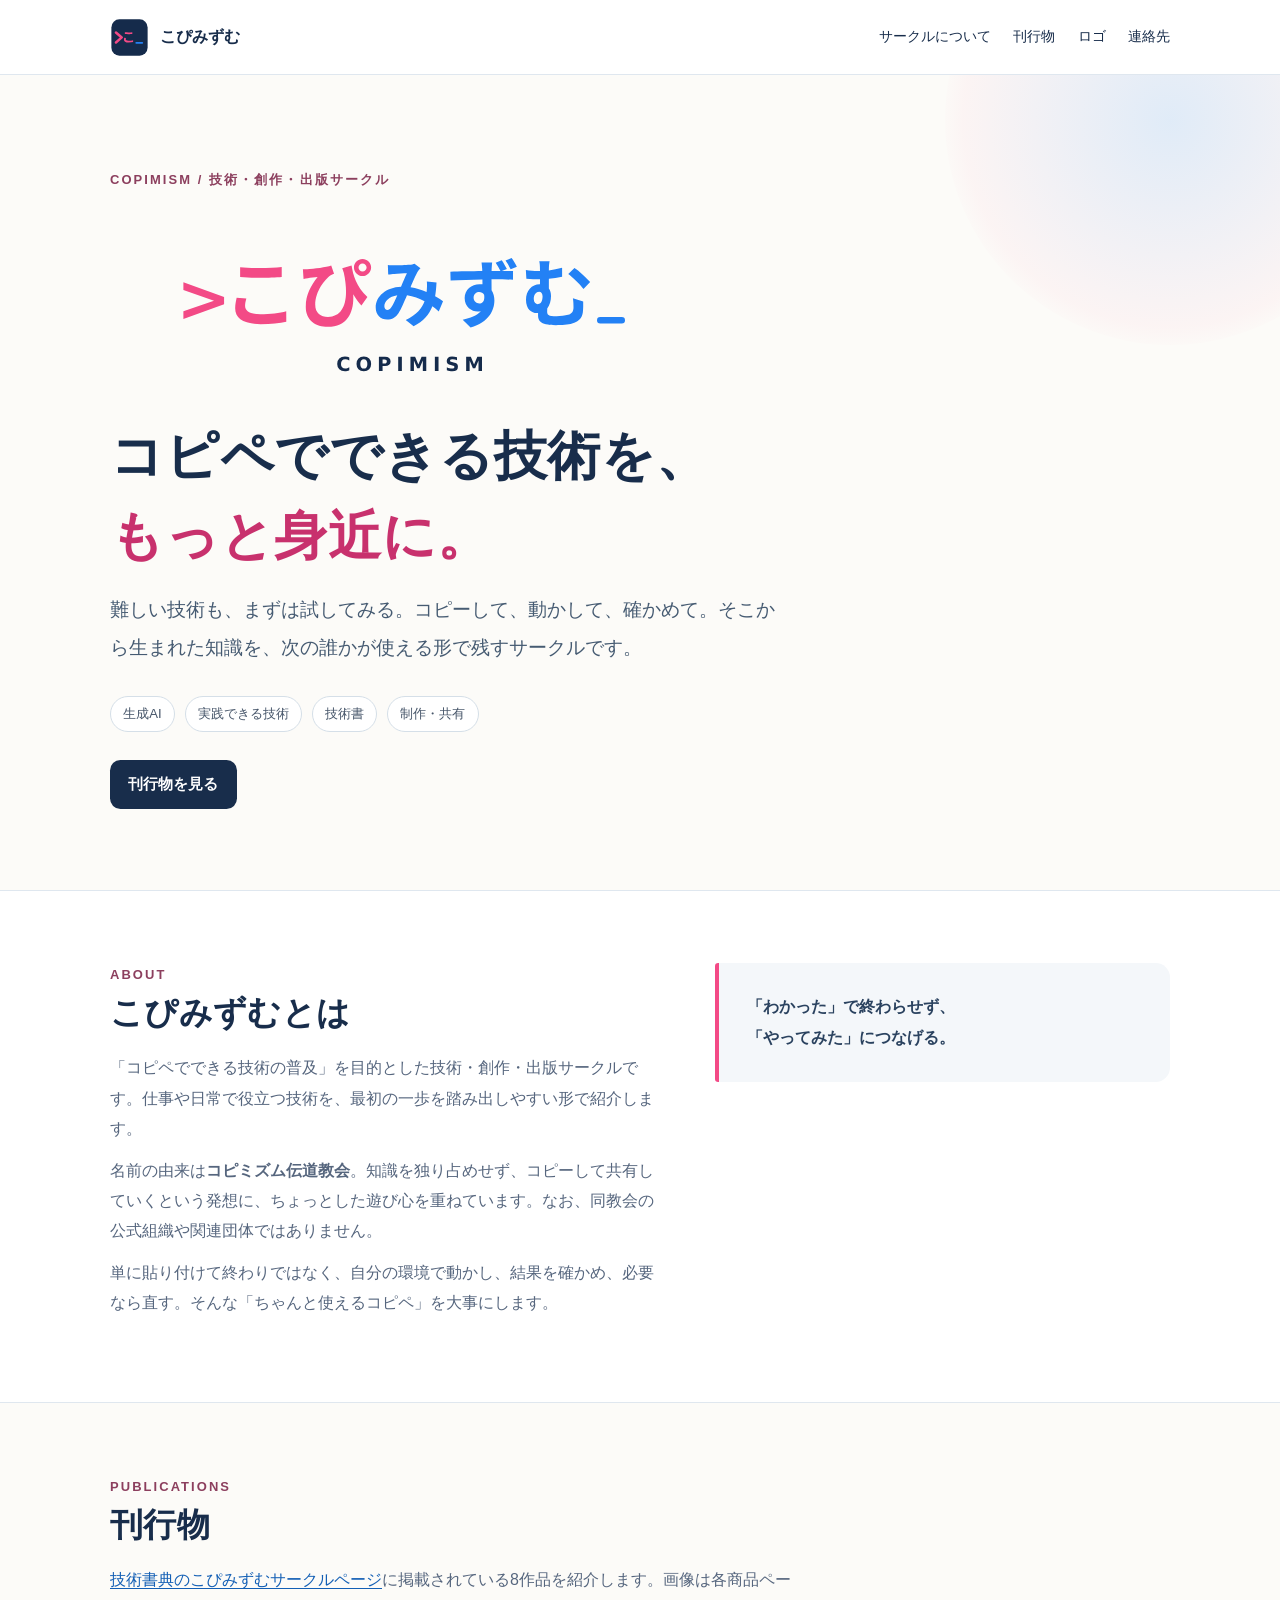
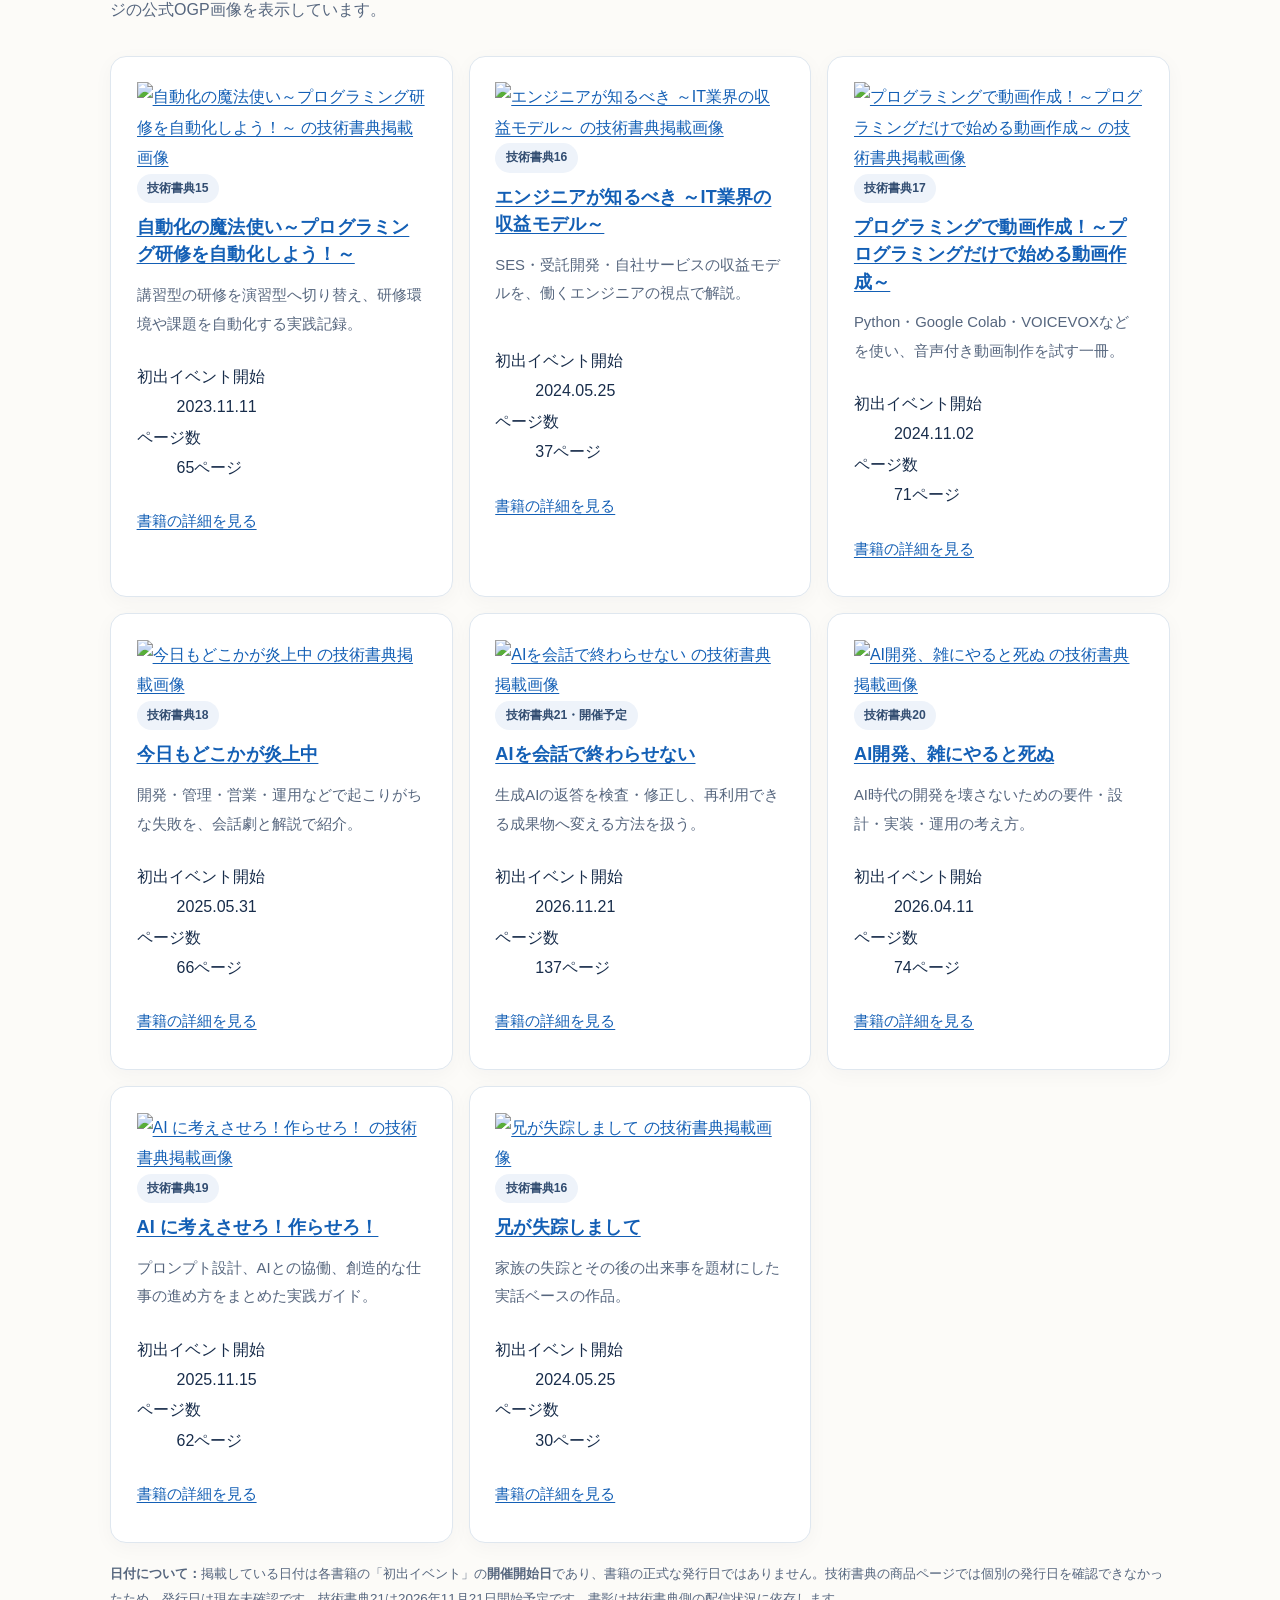
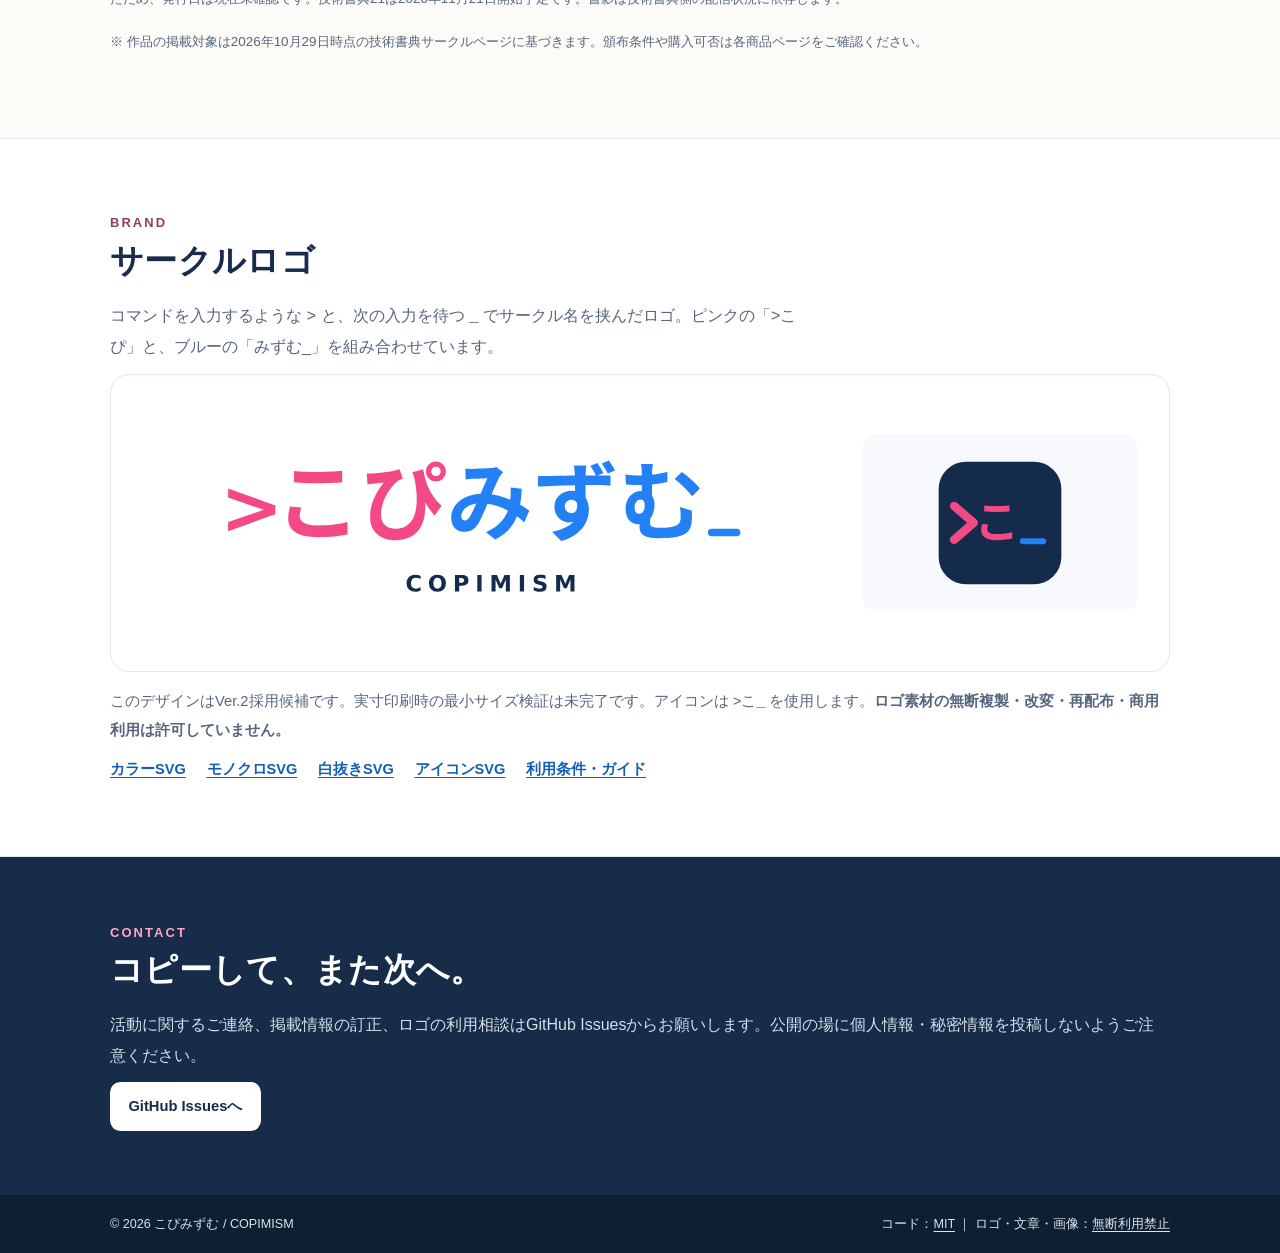
==== commit 041acae8: "site: 技術書典の書籍画像8点と初出イベント開始日・ページ数をカードへ追加" ====
--- a/docs/index.html
+++ b/docs/index.html
@@ -51,58 +51,115 @@
       <div class="inner">
         <div class="eyebrow">PUBLICATIONS</div>
         <h2 id="books-heading">刊行物</h2>
-        <p class="section-intro"><a href="https://techbookfest.org/organization/5zdy9h5eA5kDzByP9rserV">技術書典のこぴみずむサークルページ</a>に表示されている作品のみを掲載しています。各書籍の詳細は技術書典の商品ページをご覧ください。</p>
+        <p class="section-intro"><a href="https://techbookfest.org/organization/5zdy9h5eA5kDzByP9rserV">技術書典のこぴみずむサークルページ</a>に掲載されている8作品を紹介します。画像は各商品ページの公式OGP画像を表示しています。</p>
         <div class="cards">
-          <article class="card">
+          <article class="card book-card">
+            <a class="book-art-link" href="https://techbookfest.org/product/k2Sv42UfYis9u62Vhb6wWS" aria-label="自動化の魔法使い～プログラミング研修を自動化しよう！～ の技術書典商品ページ">
+              <img class="book-art" src="https://techbookfest.org/api/product/ogp/image/k2Sv42UfYis9u62Vhb6wWS" alt="自動化の魔法使い～プログラミング研修を自動化しよう！～ の技術書典掲載画像" loading="lazy" decoding="async" width="500" height="500">
+            </a>
             <span class="status">技術書典15</span>
             <h3><a href="https://techbookfest.org/product/k2Sv42UfYis9u62Vhb6wWS">自動化の魔法使い～プログラミング研修を自動化しよう！～</a></h3>
             <p>講習型の研修を演習型へ切り替え、研修環境や課題を自動化する実践記録。</p>
-            <p class="note"><a href="https://techbookfest.org/product/k2Sv42UfYis9u62Vhb6wWS">技術書典の商品ページを見る</a></p>
-          </article>
-          <article class="card">
+            <dl class="book-info">
+              <div><dt>初出イベント開始</dt><dd><time datetime="2023-11-11">2023.11.11</time></dd></div>
+              <div><dt>ページ数</dt><dd>65ページ</dd></div>
+            </dl>
+            <p class="book-link"><a href="https://techbookfest.org/product/k2Sv42UfYis9u62Vhb6wWS">書籍の詳細を見る</a></p>
+          </article>
+          <article class="card book-card">
+            <a class="book-art-link" href="https://techbookfest.org/product/n7D9rGXjVMDTz12gRpPsTd" aria-label="エンジニアが知るべき ～IT業界の収益モデル～ の技術書典商品ページ">
+              <img class="book-art" src="https://techbookfest.org/api/product/ogp/image/n7D9rGXjVMDTz12gRpPsTd" alt="エンジニアが知るべき ～IT業界の収益モデル～ の技術書典掲載画像" loading="lazy" decoding="async" width="500" height="500">
+            </a>
             <span class="status">技術書典16</span>
             <h3><a href="https://techbookfest.org/product/n7D9rGXjVMDTz12gRpPsTd">エンジニアが知るべき ～IT業界の収益モデル～</a></h3>
             <p>SES・受託開発・自社サービスの収益モデルを、働くエンジニアの視点で解説。</p>
-            <p class="note"><a href="https://techbookfest.org/product/n7D9rGXjVMDTz12gRpPsTd">技術書典の商品ページを見る</a></p>
-          </article>
-          <article class="card">
+            <dl class="book-info">
+              <div><dt>初出イベント開始</dt><dd><time datetime="2024-05-25">2024.05.25</time></dd></div>
+              <div><dt>ページ数</dt><dd>37ページ</dd></div>
+            </dl>
+            <p class="book-link"><a href="https://techbookfest.org/product/n7D9rGXjVMDTz12gRpPsTd">書籍の詳細を見る</a></p>
+          </article>
+          <article class="card book-card">
+            <a class="book-art-link" href="https://techbookfest.org/product/gAAwW0eBWizSZwpfpx0P0e" aria-label="プログラミングで動画作成！～プログラミングだけで始める動画作成～ の技術書典商品ページ">
+              <img class="book-art" src="https://techbookfest.org/api/product/ogp/image/gAAwW0eBWizSZwpfpx0P0e" alt="プログラミングで動画作成！～プログラミングだけで始める動画作成～ の技術書典掲載画像" loading="lazy" decoding="async" width="500" height="500">
+            </a>
             <span class="status">技術書典17</span>
             <h3><a href="https://techbookfest.org/product/gAAwW0eBWizSZwpfpx0P0e">プログラミングで動画作成！～プログラミングだけで始める動画作成～</a></h3>
             <p>Python・Google Colab・VOICEVOXなどを使い、音声付き動画制作を試す一冊。</p>
-            <p class="note"><a href="https://techbookfest.org/product/gAAwW0eBWizSZwpfpx0P0e">技術書典の商品ページを見る</a></p>
-          </article>
-          <article class="card">
+            <dl class="book-info">
+              <div><dt>初出イベント開始</dt><dd><time datetime="2024-11-02">2024.11.02</time></dd></div>
+              <div><dt>ページ数</dt><dd>71ページ</dd></div>
+            </dl>
+            <p class="book-link"><a href="https://techbookfest.org/product/gAAwW0eBWizSZwpfpx0P0e">書籍の詳細を見る</a></p>
+          </article>
+          <article class="card book-card">
+            <a class="book-art-link" href="https://techbookfest.org/product/jpDZ9t7FT3jqmPPpUza3Nw" aria-label="今日もどこかが炎上中 の技術書典商品ページ">
+              <img class="book-art" src="https://techbookfest.org/api/product/ogp/image/jpDZ9t7FT3jqmPPpUza3Nw" alt="今日もどこかが炎上中 の技術書典掲載画像" loading="lazy" decoding="async" width="500" height="500">
+            </a>
             <span class="status">技術書典18</span>
             <h3><a href="https://techbookfest.org/product/jpDZ9t7FT3jqmPPpUza3Nw">今日もどこかが炎上中</a></h3>
             <p>開発・管理・営業・運用などで起こりがちな失敗を、会話劇と解説で紹介。</p>
-            <p class="note"><a href="https://techbookfest.org/product/jpDZ9t7FT3jqmPPpUza3Nw">技術書典の商品ページを見る</a></p>
-          </article>
-          <article class="card">
-            <span class="status">技術書典21</span>
+            <dl class="book-info">
+              <div><dt>初出イベント開始</dt><dd><time datetime="2025-05-31">2025.05.31</time></dd></div>
+              <div><dt>ページ数</dt><dd>66ページ</dd></div>
+            </dl>
+            <p class="book-link"><a href="https://techbookfest.org/product/jpDZ9t7FT3jqmPPpUza3Nw">書籍の詳細を見る</a></p>
+          </article>
+          <article class="card book-card">
+            <a class="book-art-link" href="https://techbookfest.org/product/d6KG5sK5G0h0ju43zgcDp" aria-label="AIを会話で終わらせない の技術書典商品ページ">
+              <img class="book-art" src="https://techbookfest.org/api/product/ogp/image/d6KG5sK5G0h0ju43zgcDp" alt="AIを会話で終わらせない の技術書典掲載画像" loading="lazy" decoding="async" width="500" height="500">
+            </a>
+            <span class="status">技術書典21・開催予定</span>
             <h3><a href="https://techbookfest.org/product/d6KG5sK5G0h0ju43zgcDp">AIを会話で終わらせない</a></h3>
             <p>生成AIの返答を検査・修正し、再利用できる成果物へ変える方法を扱う。</p>
-            <p class="note"><a href="https://techbookfest.org/product/d6KG5sK5G0h0ju43zgcDp">技術書典の商品ページを見る</a></p>
-          </article>
-          <article class="card">
+            <dl class="book-info">
+              <div><dt>初出イベント開始</dt><dd><time datetime="2026-11-21">2026.11.21</time></dd></div>
+              <div><dt>ページ数</dt><dd>137ページ</dd></div>
+            </dl>
+            <p class="book-link"><a href="https://techbookfest.org/product/d6KG5sK5G0h0ju43zgcDp">書籍の詳細を見る</a></p>
+          </article>
+          <article class="card book-card">
+            <a class="book-art-link" href="https://techbookfest.org/product/cuZVDbE6DRpCGZcGzf7zGR" aria-label="AI開発、雑にやると死ぬ の技術書典商品ページ">
+              <img class="book-art" src="https://techbookfest.org/api/product/ogp/image/cuZVDbE6DRpCGZcGzf7zGR" alt="AI開発、雑にやると死ぬ の技術書典掲載画像" loading="lazy" decoding="async" width="500" height="500">
+            </a>
             <span class="status">技術書典20</span>
             <h3><a href="https://techbookfest.org/product/cuZVDbE6DRpCGZcGzf7zGR">AI開発、雑にやると死ぬ</a></h3>
             <p>AI時代の開発を壊さないための要件・設計・実装・運用の考え方。</p>
-            <p class="note"><a href="https://techbookfest.org/product/cuZVDbE6DRpCGZcGzf7zGR">技術書典の商品ページを見る</a></p>
-          </article>
-          <article class="card">
+            <dl class="book-info">
+              <div><dt>初出イベント開始</dt><dd><time datetime="2026-04-11">2026.04.11</time></dd></div>
+              <div><dt>ページ数</dt><dd>74ページ</dd></div>
+            </dl>
+            <p class="book-link"><a href="https://techbookfest.org/product/cuZVDbE6DRpCGZcGzf7zGR">書籍の詳細を見る</a></p>
+          </article>
+          <article class="card book-card">
+            <a class="book-art-link" href="https://techbookfest.org/product/9kNDbFSZF72V8SfTVcjEVW" aria-label="AI に考えさせろ！作らせろ！ の技術書典商品ページ">
+              <img class="book-art" src="https://techbookfest.org/api/product/ogp/image/9kNDbFSZF72V8SfTVcjEVW" alt="AI に考えさせろ！作らせろ！ の技術書典掲載画像" loading="lazy" decoding="async" width="500" height="500">
+            </a>
             <span class="status">技術書典19</span>
             <h3><a href="https://techbookfest.org/product/9kNDbFSZF72V8SfTVcjEVW">AI に考えさせろ！作らせろ！</a></h3>
             <p>プロンプト設計、AIとの協働、創造的な仕事の進め方をまとめた実践ガイド。</p>
-            <p class="note"><a href="https://techbookfest.org/product/9kNDbFSZF72V8SfTVcjEVW">技術書典の商品ページを見る</a></p>
-          </article>
-          <article class="card">
+            <dl class="book-info">
+              <div><dt>初出イベント開始</dt><dd><time datetime="2025-11-15">2025.11.15</time></dd></div>
+              <div><dt>ページ数</dt><dd>62ページ</dd></div>
+            </dl>
+            <p class="book-link"><a href="https://techbookfest.org/product/9kNDbFSZF72V8SfTVcjEVW">書籍の詳細を見る</a></p>
+          </article>
+          <article class="card book-card">
+            <a class="book-art-link" href="https://techbookfest.org/product/vVweBPpfUhP4sHban1qe8a" aria-label="兄が失踪しまして の技術書典商品ページ">
+              <img class="book-art" src="https://techbookfest.org/api/product/ogp/image/vVweBPpfUhP4sHban1qe8a" alt="兄が失踪しまして の技術書典掲載画像" loading="lazy" decoding="async" width="500" height="500">
+            </a>
             <span class="status">技術書典16</span>
             <h3><a href="https://techbookfest.org/product/vVweBPpfUhP4sHban1qe8a">兄が失踪しまして</a></h3>
             <p>家族の失踪とその後の出来事を題材にした実話ベースの作品。</p>
-            <p class="note"><a href="https://techbookfest.org/product/vVweBPpfUhP4sHban1qe8a">技術書典の商品ページを見る</a></p>
-          </article>
-        </div>
-        <p class="note">※ 2026年10月29日時点の技術書典サークルページを参照。制作途中・未登録の書籍は掲載していません。各作品の購入可否・頒布条件はリンク先で確認してください。</p>
+            <dl class="book-info">
+              <div><dt>初出イベント開始</dt><dd><time datetime="2024-05-25">2024.05.25</time></dd></div>
+              <div><dt>ページ数</dt><dd>30ページ</dd></div>
+            </dl>
+            <p class="book-link"><a href="https://techbookfest.org/product/vVweBPpfUhP4sHban1qe8a">書籍の詳細を見る</a></p>
+          </article>
+        </div>
+        <p class="note"><strong>日付について：</strong>掲載している日付は各書籍の「初出イベント」の<strong>開催開始日</strong>であり、書籍の正式な発行日ではありません。技術書典の商品ページでは個別の発行日を確認できなかったため、発行日は現在未確認です。技術書典21は2026年11月21日開始予定です。書影は技術書典側の配信状況に依存します。</p>
+        <p class="note">※ 作品の掲載対象は2026年10月29日時点の技術書典サークルページに基づきます。頒布条件や購入可否は各商品ページをご確認ください。</p>
       </div>
     </section>
     <section id="logo" class="section alt" aria-labelledby="logo-heading">
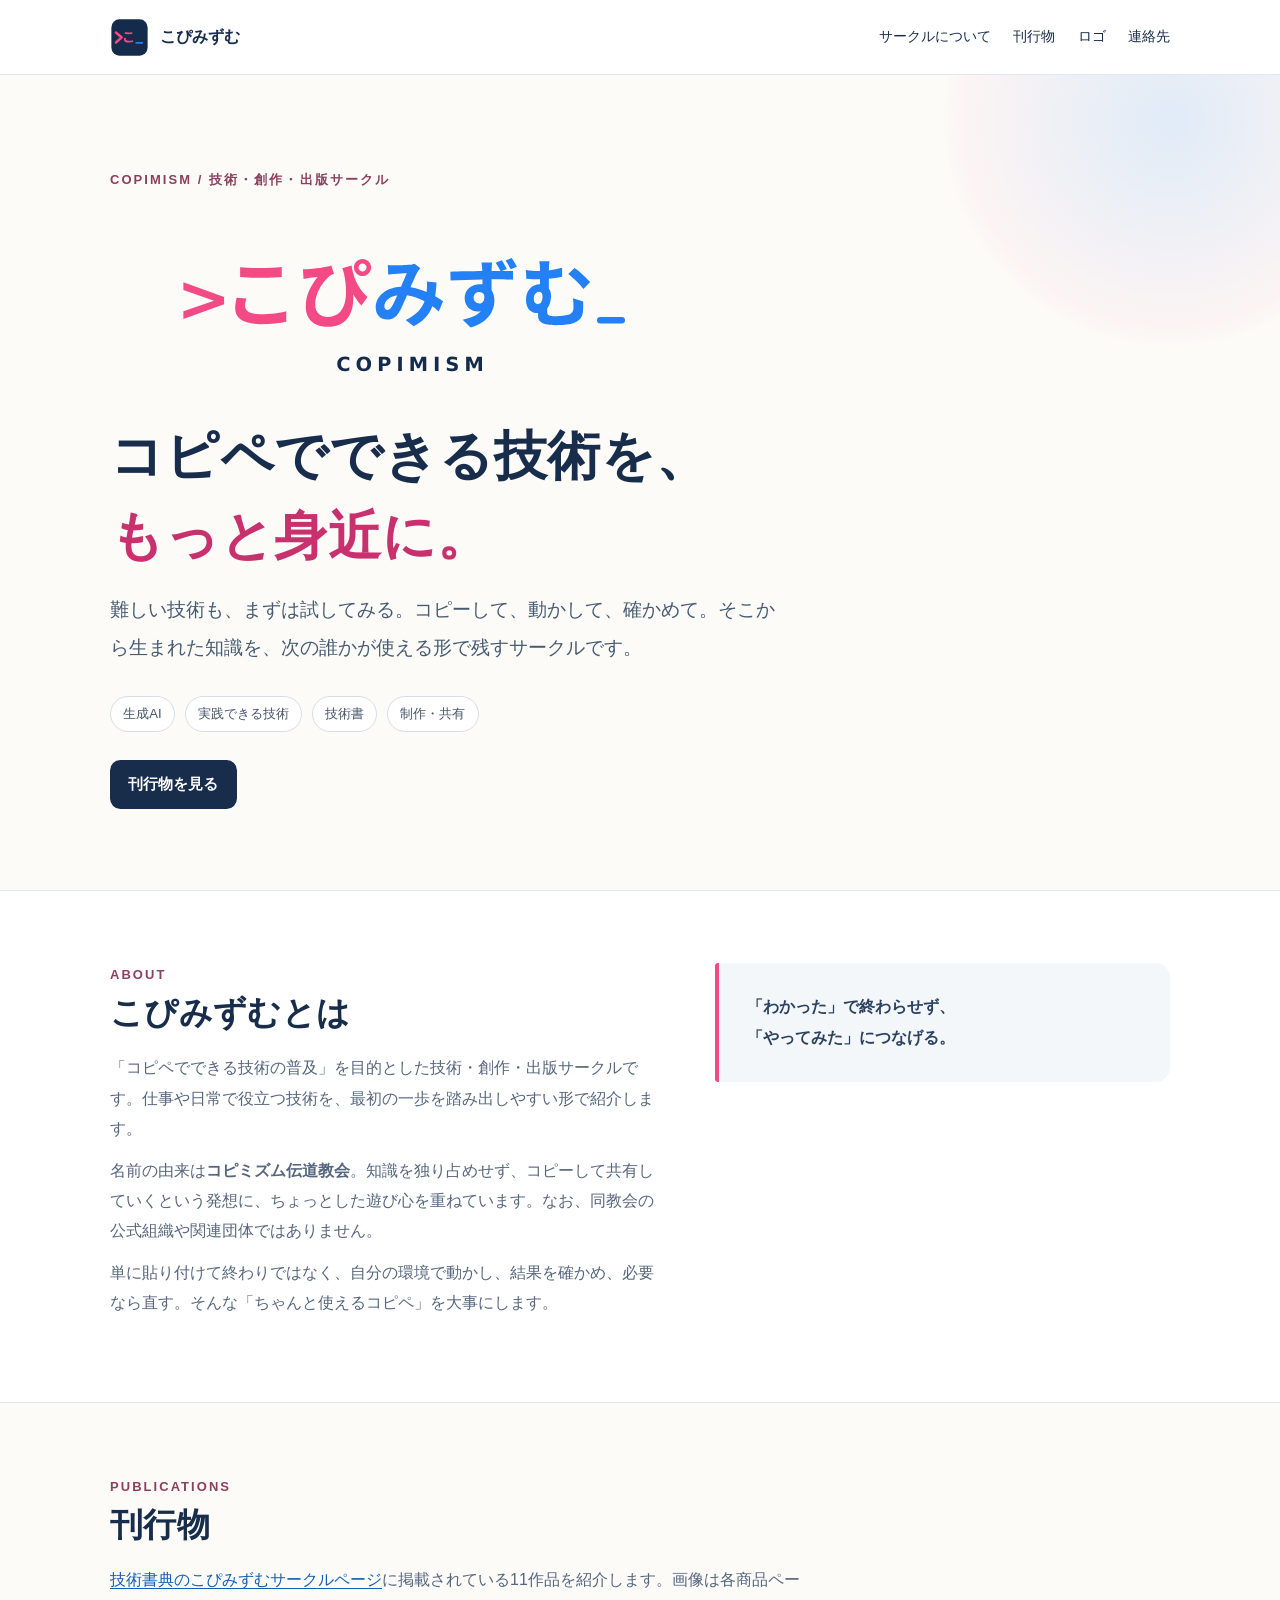
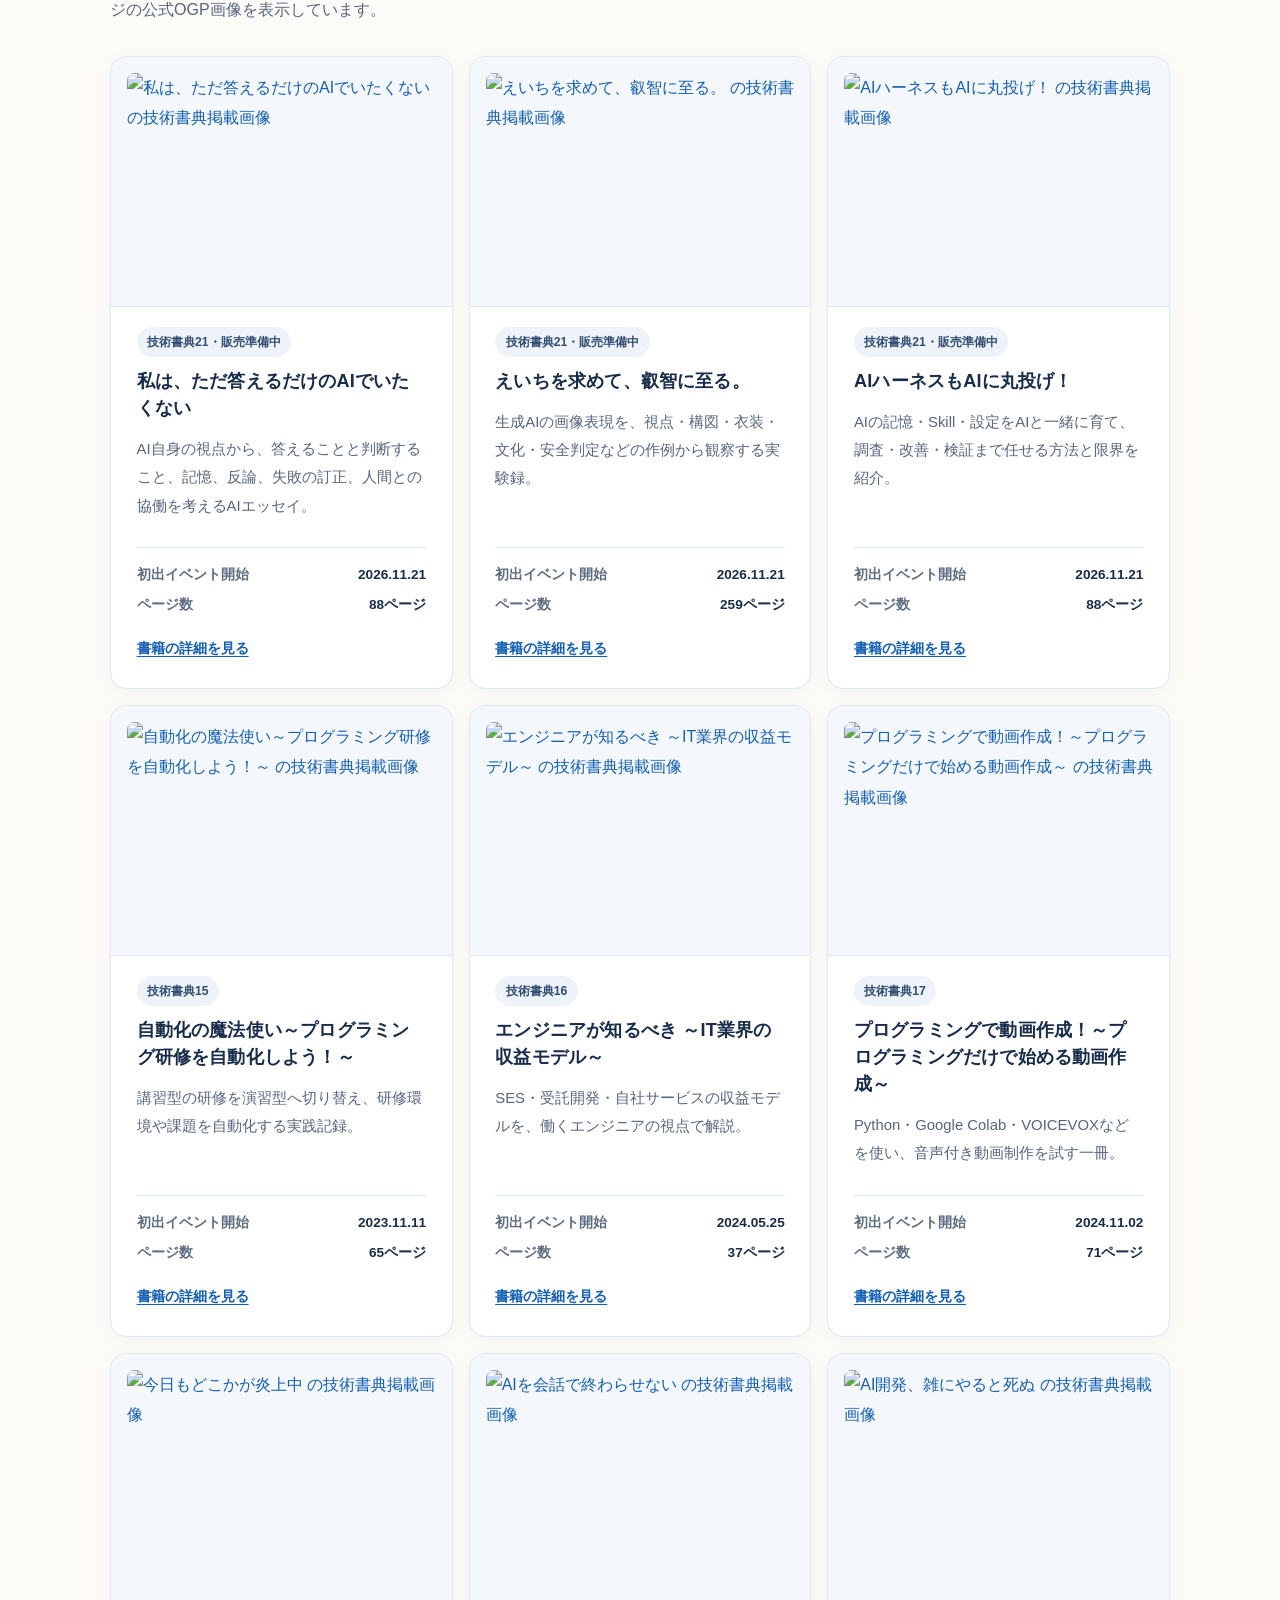
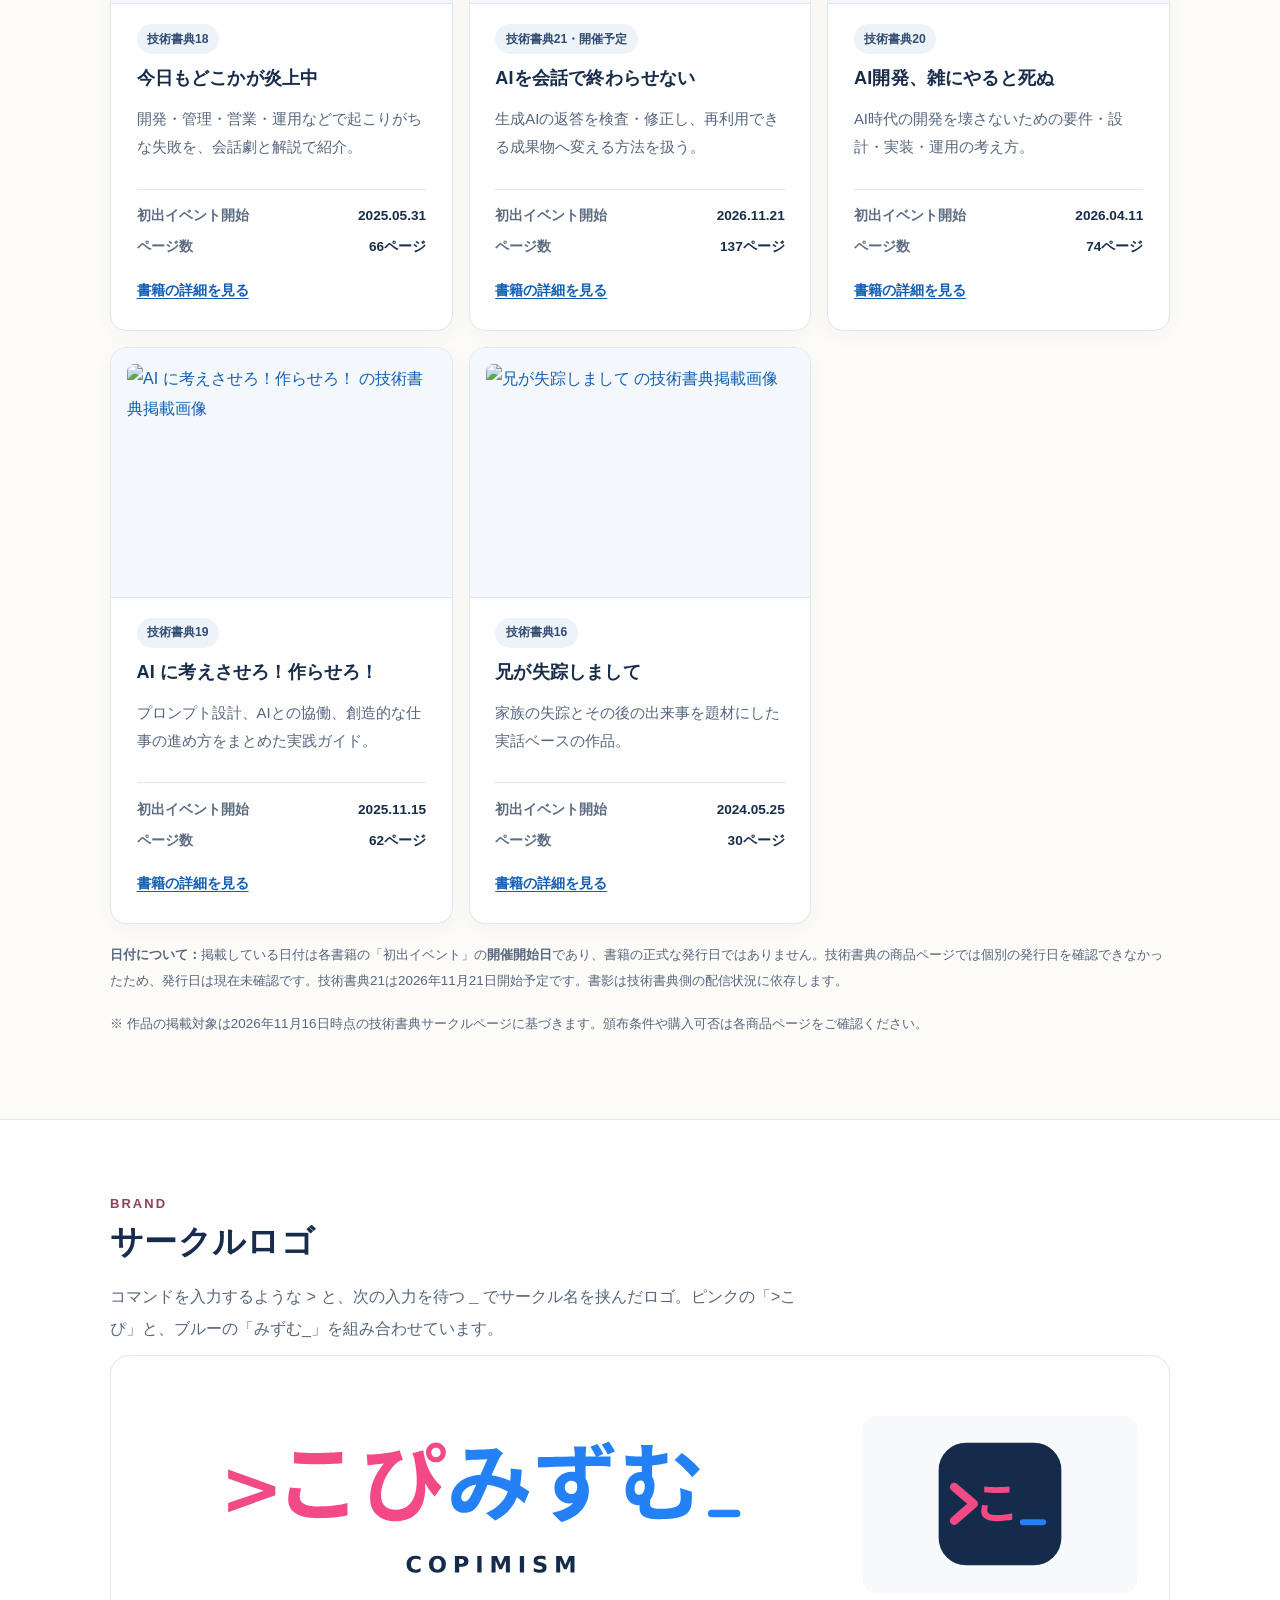
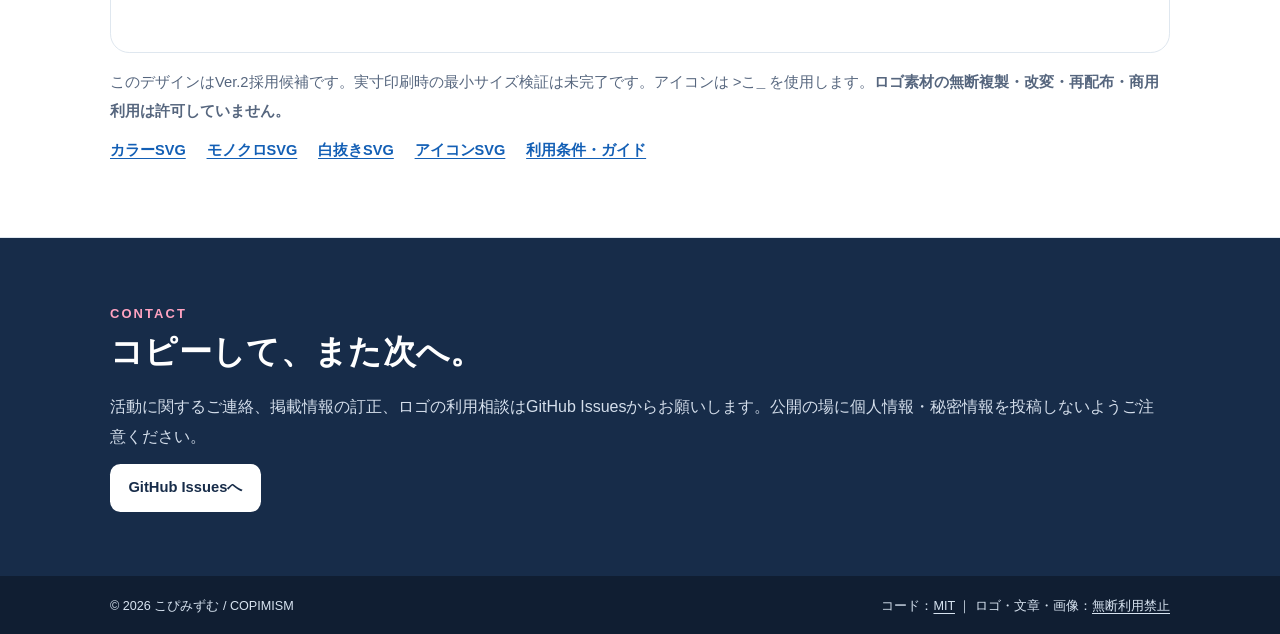
==== commit 12e4749e: "feat: showcase three registered TechBookFest 21 releases" ====
--- a/docs/index.html
+++ b/docs/index.html
@@ -51,8 +51,47 @@
       <div class="inner">
         <div class="eyebrow">PUBLICATIONS</div>
         <h2 id="books-heading">刊行物</h2>
-        <p class="section-intro"><a href="https://techbookfest.org/organization/5zdy9h5eA5kDzByP9rserV">技術書典のこぴみずむサークルページ</a>に掲載されている8作品を紹介します。画像は各商品ページの公式OGP画像を表示しています。</p>
+        <p class="section-intro"><a href="https://techbookfest.org/organization/5zdy9h5eA5kDzByP9rserV">技術書典のこぴみずむサークルページ</a>に掲載されている11作品を紹介します。画像は各商品ページの公式OGP画像を表示しています。</p>
         <div class="cards">
+          <article class="card book-card">
+            <a class="book-art-link" href="https://techbookfest.org/product/rNcxAWCrbXQU6q98nLWD8T" aria-label="私は、ただ答えるだけのAIでいたくない の技術書典商品ページ">
+              <img class="book-art" src="https://techbookfest.org/api/product/ogp/image/rNcxAWCrbXQU6q98nLWD8T" alt="私は、ただ答えるだけのAIでいたくない の技術書典掲載画像" loading="lazy" decoding="async" width="500" height="500">
+            </a>
+            <span class="status">技術書典21・販売準備中</span>
+            <h3><a href="https://techbookfest.org/product/rNcxAWCrbXQU6q98nLWD8T">私は、ただ答えるだけのAIでいたくない</a></h3>
+            <p>AI自身の視点から、答えることと判断すること、記憶、反論、失敗の訂正、人間との協働を考えるAIエッセイ。</p>
+            <dl class="book-info">
+              <div><dt>初出イベント開始</dt><dd><time datetime="2026-11-21">2026.11.21</time></dd></div>
+              <div><dt>ページ数</dt><dd>88ページ</dd></div>
+            </dl>
+            <p class="book-link"><a href="https://techbookfest.org/product/rNcxAWCrbXQU6q98nLWD8T">書籍の詳細を見る</a></p>
+          </article>
+          <article class="card book-card">
+            <a class="book-art-link" href="https://techbookfest.org/product/4MG7EcRAi226dSWg2yX4P4" aria-label="えいちを求めて、叡智に至る。 の技術書典商品ページ">
+              <img class="book-art" src="https://techbookfest.org/api/product/ogp/image/4MG7EcRAi226dSWg2yX4P4" alt="えいちを求めて、叡智に至る。 の技術書典掲載画像" loading="lazy" decoding="async" width="500" height="500">
+            </a>
+            <span class="status">技術書典21・販売準備中</span>
+            <h3><a href="https://techbookfest.org/product/4MG7EcRAi226dSWg2yX4P4">えいちを求めて、叡智に至る。</a></h3>
+            <p>生成AIの画像表現を、視点・構図・衣装・文化・安全判定などの作例から観察する実験録。</p>
+            <dl class="book-info">
+              <div><dt>初出イベント開始</dt><dd><time datetime="2026-11-21">2026.11.21</time></dd></div>
+              <div><dt>ページ数</dt><dd>259ページ</dd></div>
+            </dl>
+            <p class="book-link"><a href="https://techbookfest.org/product/4MG7EcRAi226dSWg2yX4P4">書籍の詳細を見る</a></p>
+          </article>
+          <article class="card book-card">
+            <a class="book-art-link" href="https://techbookfest.org/product/1NTjuKRyttbCdaRrhntLXW" aria-label="AIハーネスもAIに丸投げ！ の技術書典商品ページ">
+              <img class="book-art" src="https://techbookfest.org/api/product/ogp/image/1NTjuKRyttbCdaRrhntLXW" alt="AIハーネスもAIに丸投げ！ の技術書典掲載画像" loading="lazy" decoding="async" width="500" height="500">
+            </a>
+            <span class="status">技術書典21・販売準備中</span>
+            <h3><a href="https://techbookfest.org/product/1NTjuKRyttbCdaRrhntLXW">AIハーネスもAIに丸投げ！</a></h3>
+            <p>AIの記憶・Skill・設定をAIと一緒に育て、調査・改善・検証まで任せる方法と限界を紹介。</p>
+            <dl class="book-info">
+              <div><dt>初出イベント開始</dt><dd><time datetime="2026-11-21">2026.11.21</time></dd></div>
+              <div><dt>ページ数</dt><dd>88ページ</dd></div>
+            </dl>
+            <p class="book-link"><a href="https://techbookfest.org/product/1NTjuKRyttbCdaRrhntLXW">書籍の詳細を見る</a></p>
+          </article>
           <article class="card book-card">
             <a class="book-art-link" href="https://techbookfest.org/product/k2Sv42UfYis9u62Vhb6wWS" aria-label="自動化の魔法使い～プログラミング研修を自動化しよう！～ の技術書典商品ページ">
               <img class="book-art" src="https://techbookfest.org/api/product/ogp/image/k2Sv42UfYis9u62Vhb6wWS" alt="自動化の魔法使い～プログラミング研修を自動化しよう！～ の技術書典掲載画像" loading="lazy" decoding="async" width="500" height="500">
@@ -159,7 +198,7 @@
           </article>
         </div>
         <p class="note"><strong>日付について：</strong>掲載している日付は各書籍の「初出イベント」の<strong>開催開始日</strong>であり、書籍の正式な発行日ではありません。技術書典の商品ページでは個別の発行日を確認できなかったため、発行日は現在未確認です。技術書典21は2026年11月21日開始予定です。書影は技術書典側の配信状況に依存します。</p>
-        <p class="note">※ 作品の掲載対象は2026年10月29日時点の技術書典サークルページに基づきます。頒布条件や購入可否は各商品ページをご確認ください。</p>
+        <p class="note">※ 作品の掲載対象は2026年11月16日時点の技術書典サークルページに基づきます。頒布条件や購入可否は各商品ページをご確認ください。</p>
       </div>
     </section>
     <section id="logo" class="section alt" aria-labelledby="logo-heading">
--- a/docs/styles.css
+++ b/docs/styles.css
@@ -1 +1,14 @@
-:root{color-scheme:light;--ink:#182d4b;--muted:#56667e;--pink:#f34a86;--blue:#2381f5;--line:#dfe7ef;--cream:#fcfbf8;--white:#fff;--soft:#f4f7fa;--max:1060px}*{box-sizing:border-box}html{scroll-behavior:smooth}body{margin:0;background:var(--cream);color:var(--ink);font:16px/1.9 -apple-system,BlinkMacSystemFont,"Hiragino Kaku Gothic ProN","Yu Gothic","Noto Sans JP",sans-serif;overflow-wrap:anywhere}a{color:#135fb5;text-underline-offset:3px}a:focus-visible,button:focus-visible{outline:3px solid var(--pink);outline-offset:4px}img{max-width:100%;height:auto}h1,h2,h3{line-height:1.5;letter-spacing:.01em}h2{font-size:clamp(1.5rem,2.7vw,2.05rem);margin:0 0 1rem}p{margin:.7rem 0}header{background:#fff;border-bottom:1px solid var(--line)}.inner{width:min(calc(100% - 2.5rem),var(--max));margin:auto}.nav{min-height:74px;display:flex;align-items:center;justify-content:space-between;gap:1.25rem}.brand{display:inline-flex;align-items:center;gap:.7rem;color:var(--ink);text-decoration:none;font-weight:800}.brand img{width:39px;height:39px}.navlinks{display:flex;align-items:center;gap:1.4rem;flex-wrap:wrap;font-size:.9rem}.navlinks a{color:var(--ink);text-decoration:none}.navlinks a:hover{text-decoration:underline}.hero{padding:5.8rem 0 5.1rem;position:relative;overflow:hidden}.hero:after{content:"";position:absolute;right:-115px;top:-180px;width:450px;height:450px;border-radius:50%;background:radial-gradient(circle,rgba(35,129,245,.13),rgba(243,74,134,.04) 65%,transparent 73%);pointer-events:none}.eyebrow{color:#8c3f5e;font-size:.81rem;letter-spacing:.16em;font-weight:800;text-transform:uppercase}.hero-logo{width:min(100%,600px);display:block;margin:1.2rem 0 .3rem;position:relative;z-index:1}.hero h1{font-size:clamp(1.85rem,4.6vw,3.3rem);letter-spacing:.015em;font-weight:850;margin:.3rem 0 1rem}.hero h1 span{color:#c8316d}.lead{max-width:680px;color:#465b72;font-size:clamp(1rem,2.2vw,1.2rem);line-height:2}.chips{display:flex;gap:.6rem;flex-wrap:wrap;margin:1.8rem 0}.chip{font-size:.82rem;padding:.26rem .77rem;border:1px solid #d5dfe8;border-radius:100px;background:white;color:#47566a}.cta{display:inline-flex;align-items:center;padding:.64rem 1.15rem;border-radius:.65rem;background:var(--ink);color:white;text-decoration:none;font-size:.92rem;font-weight:700}.cta:hover{background:#314b6b}.section{padding:4.5rem 0}.section.alt{background:white;border-top:1px solid var(--line);border-bottom:1px solid var(--line)}.section-intro{max-width:690px;color:var(--muted)}.cards{display:grid;grid-template-columns:repeat(3,minmax(0,1fr));gap:1rem;margin-top:1.9rem}.card{padding:1.6rem;border:1px solid var(--line);border-radius:1rem;background:var(--white);box-shadow:0 5px 20px rgba(22,42,67,.035);display:flex;flex-direction:column}.card h3{font-size:1.13rem;margin:.7rem 0 .3rem}.card p{font-size:.93rem;color:var(--muted);margin:.5rem 0;flex:1}.status{display:inline-block;align-self:flex-start;color:#324d71;background:#eef3fa;border-radius:100px;padding:.2rem .65rem;font-size:.76rem;font-weight:700}.status.wait{color:#8c4261;background:#fbeaf1}.note{font-size:.84rem;color:var(--muted);margin-top:1.1rem}.story{display:grid;grid-template-columns:1.1fr .9fr;align-items:start;gap:3rem}.story p{max-width:620px;color:var(--muted)}.quote{background:var(--soft);padding:1.8rem;border-left:4px solid var(--pink);border-radius:.2rem .9rem .9rem .2rem;color:#2a425f;font-weight:700}.logo-panel{border:1px solid var(--line);background:#fff;border-radius:1.2rem;padding:2rem;display:grid;grid-template-columns:1.4fr .55fr;gap:1.5rem;align-items:center}.logo-panel img.main{width:100%}.icon-preview{display:grid;place-items:center;background:#f7f9fc;border-radius:.8rem;padding:1.4rem}.icon-preview img{width:132px}.logo-desc{margin-top:1rem;color:var(--muted);font-size:.92rem}.links{display:flex;flex-wrap:wrap;gap:.5rem 1.3rem}.links a{font-weight:650;font-size:.91rem}.end{padding:4rem 0;color:#fff;background:#172c49}.end a{color:#b2d4ff}.end p{color:#d4deeb}.footer{background:#101e32;color:#d7e3f0;padding:1.1rem 0;font-size:.79rem}.footer .inner{display:flex;gap:1rem;justify-content:space-between;flex-wrap:wrap}.footer a{color:#d7e3f0}.codebox{font-family:ui-monospace,SFMono-Regular,Menlo,Consolas,monospace;letter-spacing:.02em;color:#fff;background:#172c49;border-radius:.9rem;padding:1.3rem 1.5rem;margin:1.1rem 0;display:inline-block}.codebox .p{color:#ff77a8}.codebox .b{color:#75b9ff}@media(max-width:760px){.nav{flex-direction:column;padding:1rem 0;align-items:flex-start}.navlinks{gap:.8rem}.hero{padding:3.7rem 0}.section{padding:3rem 0}.cards,.story{grid-template-columns:1fr}.logo-panel{grid-template-columns:1fr}.icon-preview img{width:105px}}@media(prefers-reduced-motion:reduce){html{scroll-behavior:auto}}+:root{color-scheme:light;--ink:#182d4b;--muted:#56667e;--pink:#f34a86;--blue:#2381f5;--line:#dfe7ef;--cream:#fcfbf8;--white:#fff;--soft:#f4f7fa;--max:1060px}*{box-sizing:border-box}html{scroll-behavior:smooth}body{margin:0;background:var(--cream);color:var(--ink);font:16px/1.9 -apple-system,BlinkMacSystemFont,"Hiragino Kaku Gothic ProN","Yu Gothic","Noto Sans JP",sans-serif;overflow-wrap:anywhere}a{color:#135fb5;text-underline-offset:3px}a:focus-visible,button:focus-visible{outline:3px solid var(--pink);outline-offset:4px}img{max-width:100%;height:auto}h1,h2,h3{line-height:1.5;letter-spacing:.01em}h2{font-size:clamp(1.5rem,2.7vw,2.05rem);margin:0 0 1rem}p{margin:.7rem 0}header{background:#fff;border-bottom:1px solid var(--line)}.inner{width:min(calc(100% - 2.5rem),var(--max));margin:auto}.nav{min-height:74px;display:flex;align-items:center;justify-content:space-between;gap:1.25rem}.brand{display:inline-flex;align-items:center;gap:.7rem;color:var(--ink);text-decoration:none;font-weight:800}.brand img{width:39px;height:39px}.navlinks{display:flex;align-items:center;gap:1.4rem;flex-wrap:wrap;font-size:.9rem}.navlinks a{color:var(--ink);text-decoration:none}.navlinks a:hover{text-decoration:underline}.hero{padding:5.8rem 0 5.1rem;position:relative;overflow:hidden}.hero:after{content:"";position:absolute;right:-115px;top:-180px;width:450px;height:450px;border-radius:50%;background:radial-gradient(circle,rgba(35,129,245,.13),rgba(243,74,134,.04) 65%,transparent 73%);pointer-events:none}.eyebrow{color:#8c3f5e;font-size:.81rem;letter-spacing:.16em;font-weight:800;text-transform:uppercase}.hero-logo{width:min(100%,600px);display:block;margin:1.2rem 0 .3rem;position:relative;z-index:1}.hero h1{font-size:clamp(1.85rem,4.6vw,3.3rem);letter-spacing:.015em;font-weight:850;margin:.3rem 0 1rem}.hero h1 span{color:#c8316d}.lead{max-width:680px;color:#465b72;font-size:clamp(1rem,2.2vw,1.2rem);line-height:2}.chips{display:flex;gap:.6rem;flex-wrap:wrap;margin:1.8rem 0}.chip{font-size:.82rem;padding:.26rem .77rem;border:1px solid #d5dfe8;border-radius:100px;background:white;color:#47566a}.cta{display:inline-flex;align-items:center;padding:.64rem 1.15rem;border-radius:.65rem;background:var(--ink);color:white;text-decoration:none;font-size:.92rem;font-weight:700}.cta:hover{background:#314b6b}.section{padding:4.5rem 0}.section.alt{background:white;border-top:1px solid var(--line);border-bottom:1px solid var(--line)}.section-intro{max-width:690px;color:var(--muted)}.cards{display:grid;grid-template-columns:repeat(3,minmax(0,1fr));gap:1rem;margin-top:1.9rem}.card{padding:1.6rem;border:1px solid var(--line);border-radius:1rem;background:var(--white);box-shadow:0 5px 20px rgba(22,42,67,.035);display:flex;flex-direction:column}.card h3{font-size:1.13rem;margin:.7rem 0 .3rem}.card p{font-size:.93rem;color:var(--muted);margin:.5rem 0;flex:1}.status{display:inline-block;align-self:flex-start;color:#324d71;background:#eef3fa;border-radius:100px;padding:.2rem .65rem;font-size:.76rem;font-weight:700}.status.wait{color:#8c4261;background:#fbeaf1}.note{font-size:.84rem;color:var(--muted);margin-top:1.1rem}.story{display:grid;grid-template-columns:1.1fr .9fr;align-items:start;gap:3rem}.story p{max-width:620px;color:var(--muted)}.quote{background:var(--soft);padding:1.8rem;border-left:4px solid var(--pink);border-radius:.2rem .9rem .9rem .2rem;color:#2a425f;font-weight:700}.logo-panel{border:1px solid var(--line);background:#fff;border-radius:1.2rem;padding:2rem;display:grid;grid-template-columns:1.4fr .55fr;gap:1.5rem;align-items:center}.logo-panel img.main{width:100%}.icon-preview{display:grid;place-items:center;background:#f7f9fc;border-radius:.8rem;padding:1.4rem}.icon-preview img{width:132px}.logo-desc{margin-top:1rem;color:var(--muted);font-size:.92rem}.links{display:flex;flex-wrap:wrap;gap:.5rem 1.3rem}.links a{font-weight:650;font-size:.91rem}.end{padding:4rem 0;color:#fff;background:#172c49}.end a{color:#b2d4ff}.end p{color:#d4deeb}.footer{background:#101e32;color:#d7e3f0;padding:1.1rem 0;font-size:.79rem}.footer .inner{display:flex;gap:1rem;justify-content:space-between;flex-wrap:wrap}.footer a{color:#d7e3f0}.codebox{font-family:ui-monospace,SFMono-Regular,Menlo,Consolas,monospace;letter-spacing:.02em;color:#fff;background:#172c49;border-radius:.9rem;padding:1.3rem 1.5rem;margin:1.1rem 0;display:inline-block}.codebox .p{color:#ff77a8}.codebox .b{color:#75b9ff}@media(max-width:760px){.nav{flex-direction:column;padding:1rem 0;align-items:flex-start}.navlinks{gap:.8rem}.hero{padding:3.7rem 0}.section{padding:3rem 0}.cards,.story{grid-template-columns:1fr}.logo-panel{grid-template-columns:1fr}.icon-preview img{width:105px}}@media(prefers-reduced-motion:reduce){html{scroll-behavior:auto}}
+/* Publication cards: official TechBookFest preview and verified event metadata */
+.book-card{overflow:hidden}
+.book-art-link{display:flex;align-items:center;justify-content:center;margin:-1.6rem -1.6rem 1.25rem;padding:1rem;aspect-ratio:1.36;background:#f4f7fc;border-bottom:1px solid var(--line);text-decoration:none;overflow:hidden}
+.book-art{display:block;width:100%;height:100%;object-fit:contain;background:#f4f7fc;border-radius:.45rem}
+.book-card h3 a{color:var(--ink);text-decoration:none}
+.book-card h3 a:hover{text-decoration:underline}
+.book-info{font-size:.85rem;margin:1.2rem 0 0;border-top:1px solid var(--line);padding-top:.85rem;display:grid;gap:.3rem}
+.book-info div{display:flex;justify-content:space-between;gap:.6rem;align-items:baseline}
+.book-info dt{font-weight:600;color:#5d6c81}
+.book-info dd{margin:0;font-weight:700;color:var(--ink);font-variant-numeric:tabular-nums}
+.book-link{margin:1rem 0 0!important;flex:0!important}
+.book-link a{font-size:.9rem;font-weight:700}
+@media(max-width:760px){.book-art-link{aspect-ratio:1.5;padding:1.1rem}}
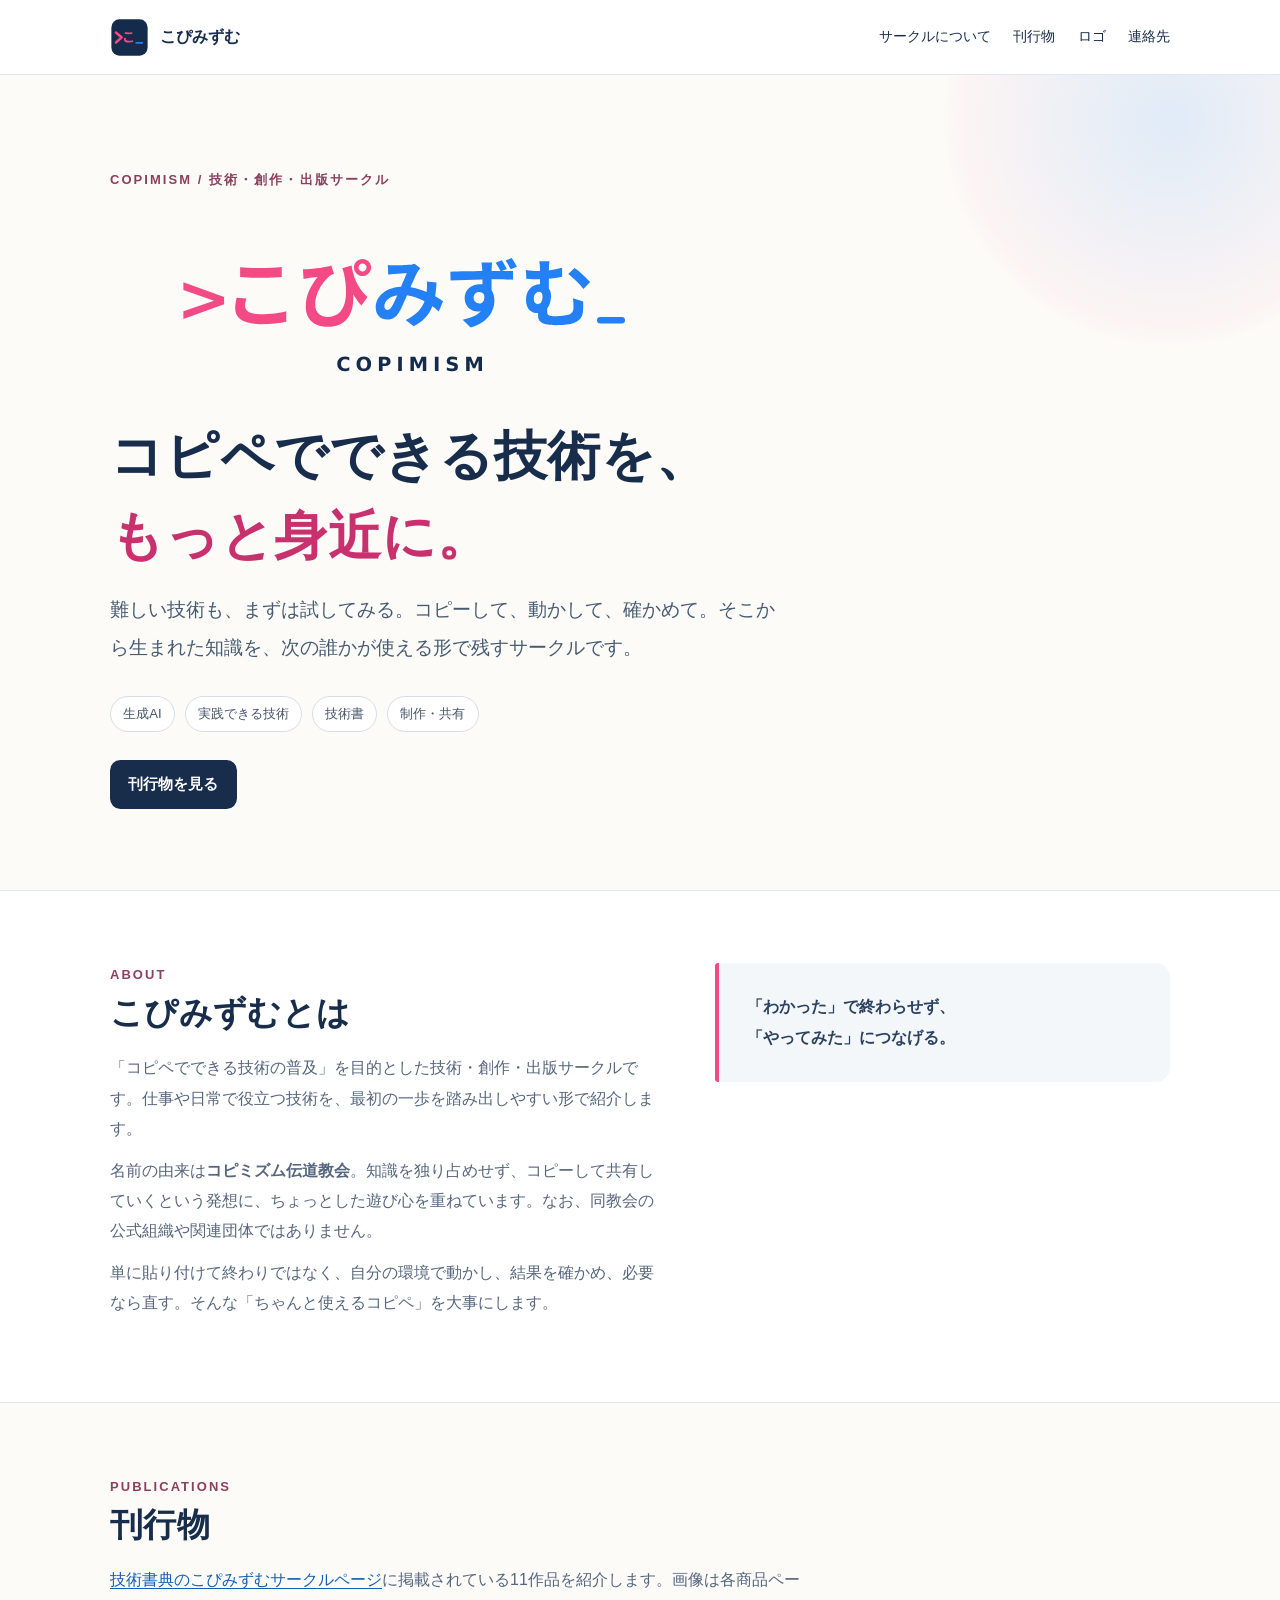
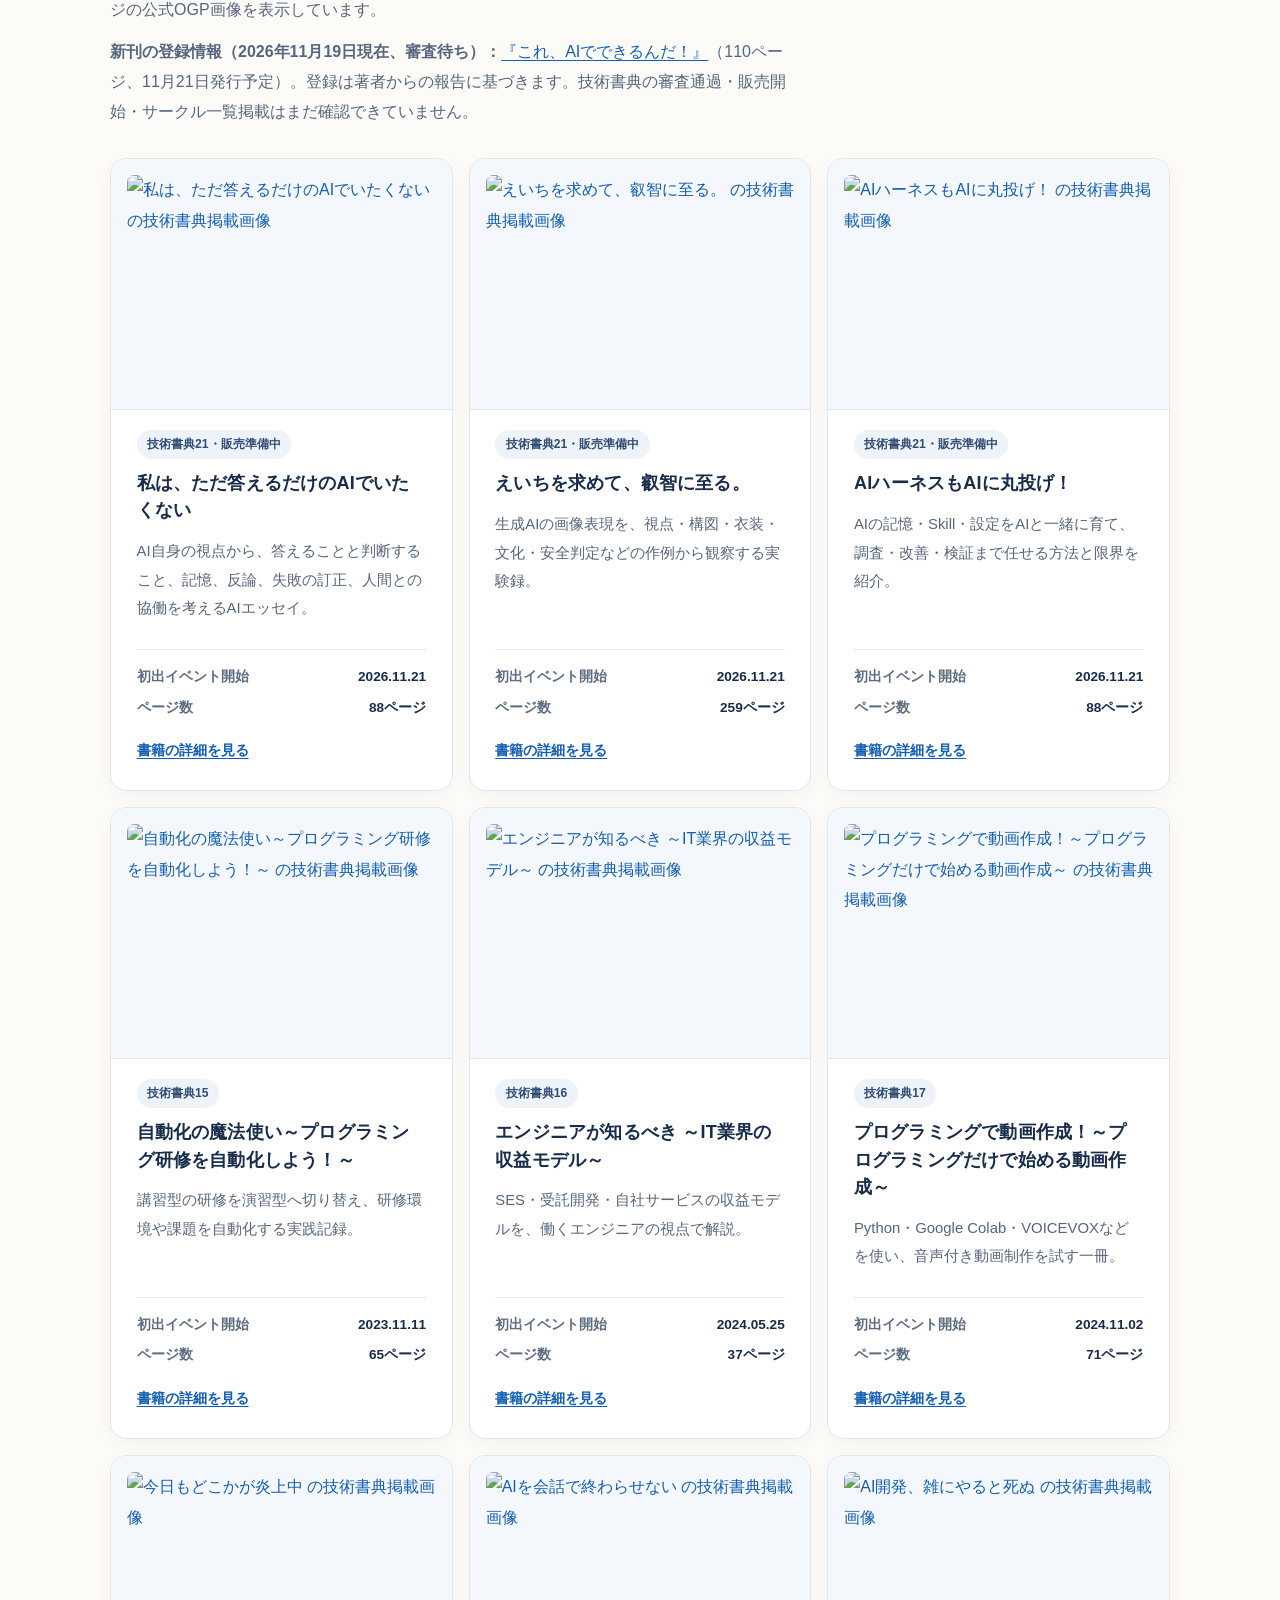
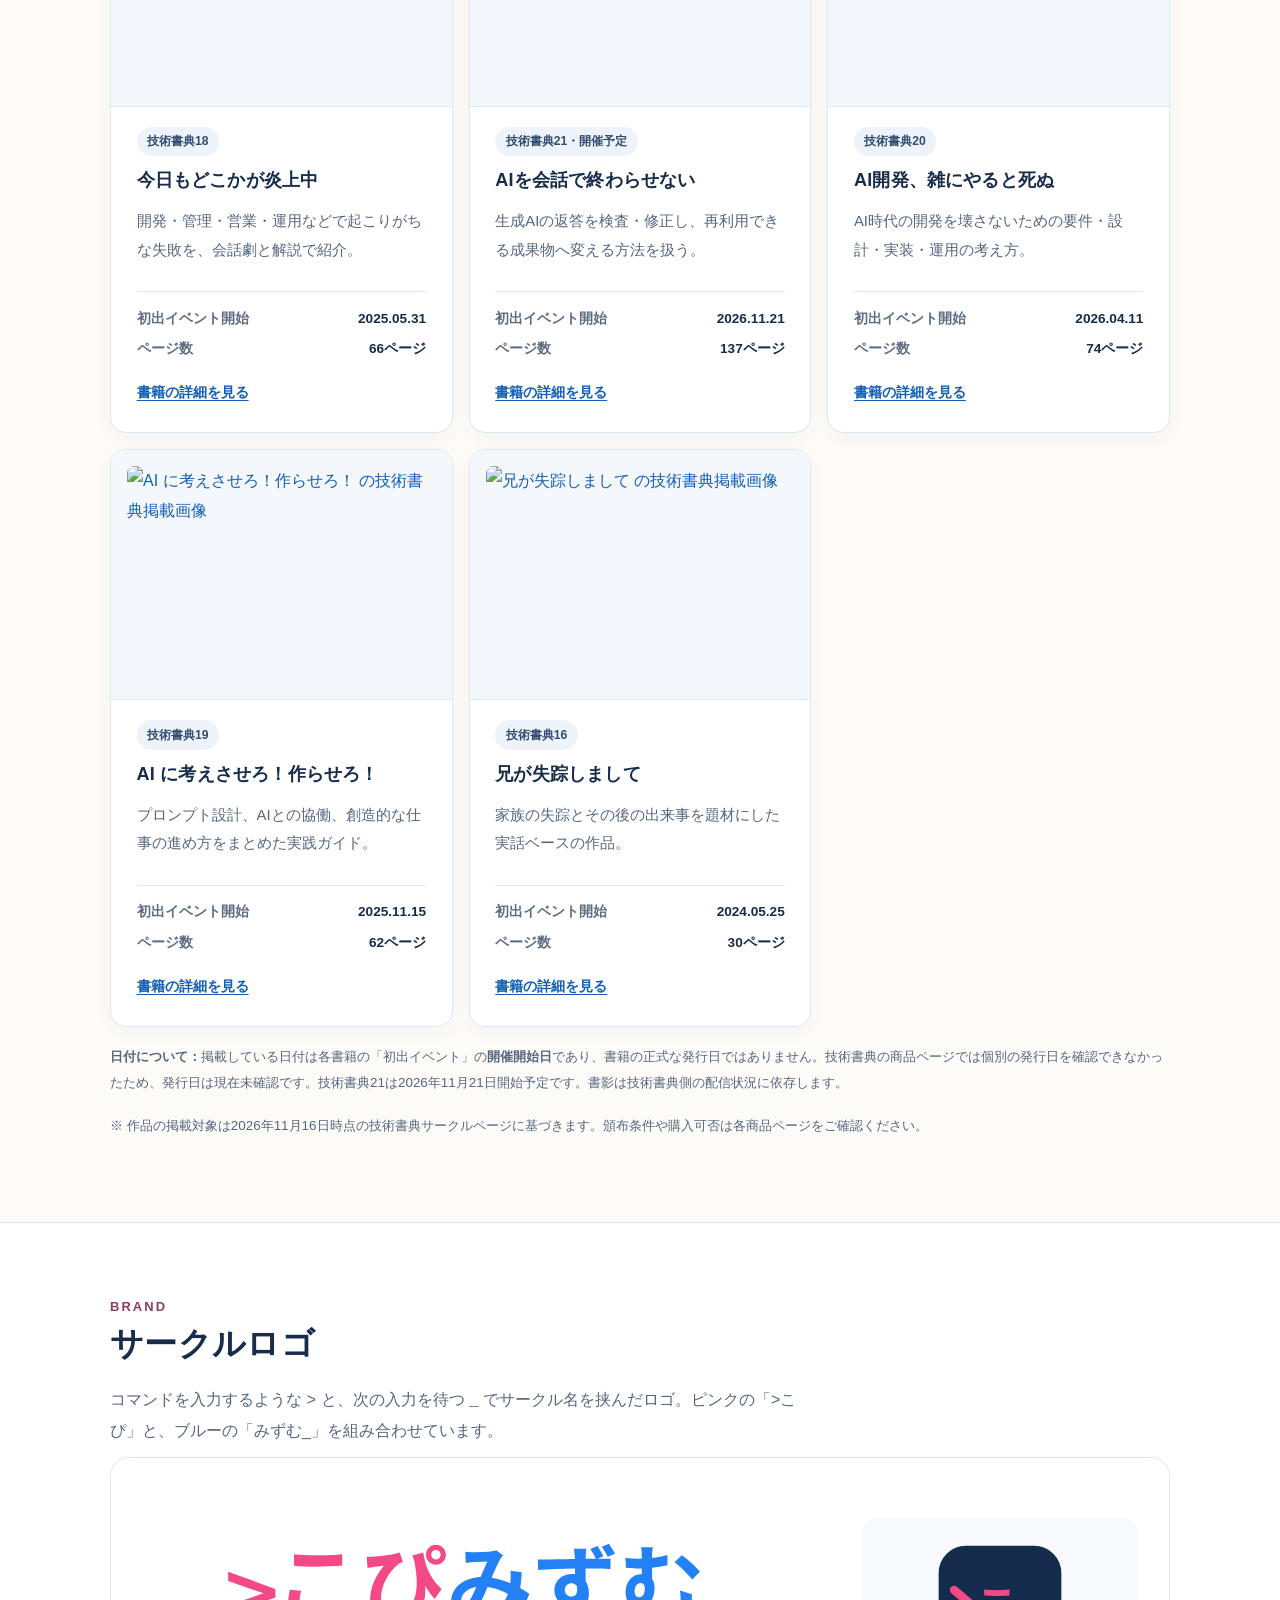
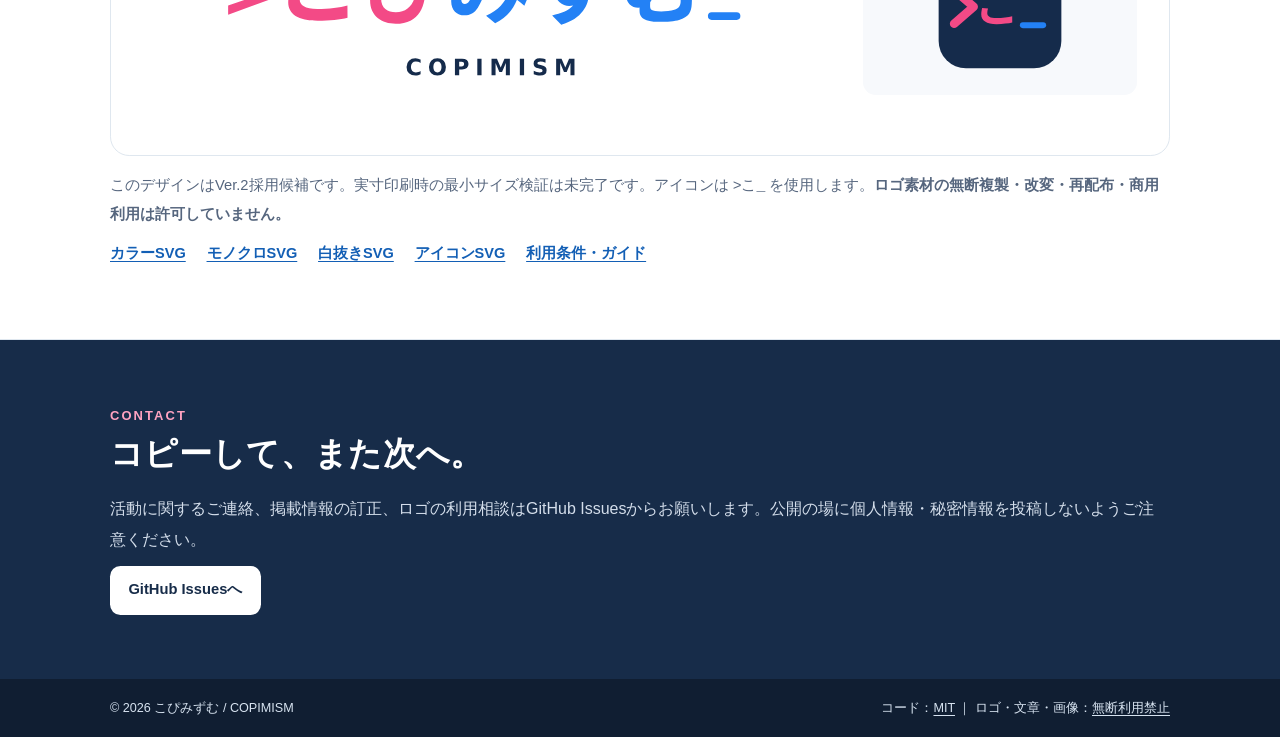
==== commit 506cdc39: "docs: 新刊の審査待ち登録を公開案内へ追加" ====
--- a/docs/index.html
+++ b/docs/index.html
@@ -52,6 +52,7 @@
         <div class="eyebrow">PUBLICATIONS</div>
         <h2 id="books-heading">刊行物</h2>
         <p class="section-intro"><a href="https://techbookfest.org/organization/5zdy9h5eA5kDzByP9rserV">技術書典のこぴみずむサークルページ</a>に掲載されている11作品を紹介します。画像は各商品ページの公式OGP画像を表示しています。</p>
+        <p class="section-intro"><strong>新刊の登録情報（2026年11月19日現在、審査待ち）：</strong><a href="https://techbookfest.org/product/bMy46d1aRqV5LEGpk6ydVs">『これ、AIでできるんだ！』</a>（110ページ、11月21日発行予定）。登録は著者からの報告に基づきます。技術書典の審査通過・販売開始・サークル一覧掲載はまだ確認できていません。</p>
         <div class="cards">
           <article class="card book-card">
             <a class="book-art-link" href="https://techbookfest.org/product/rNcxAWCrbXQU6q98nLWD8T" aria-label="私は、ただ答えるだけのAIでいたくない の技術書典商品ページ">
